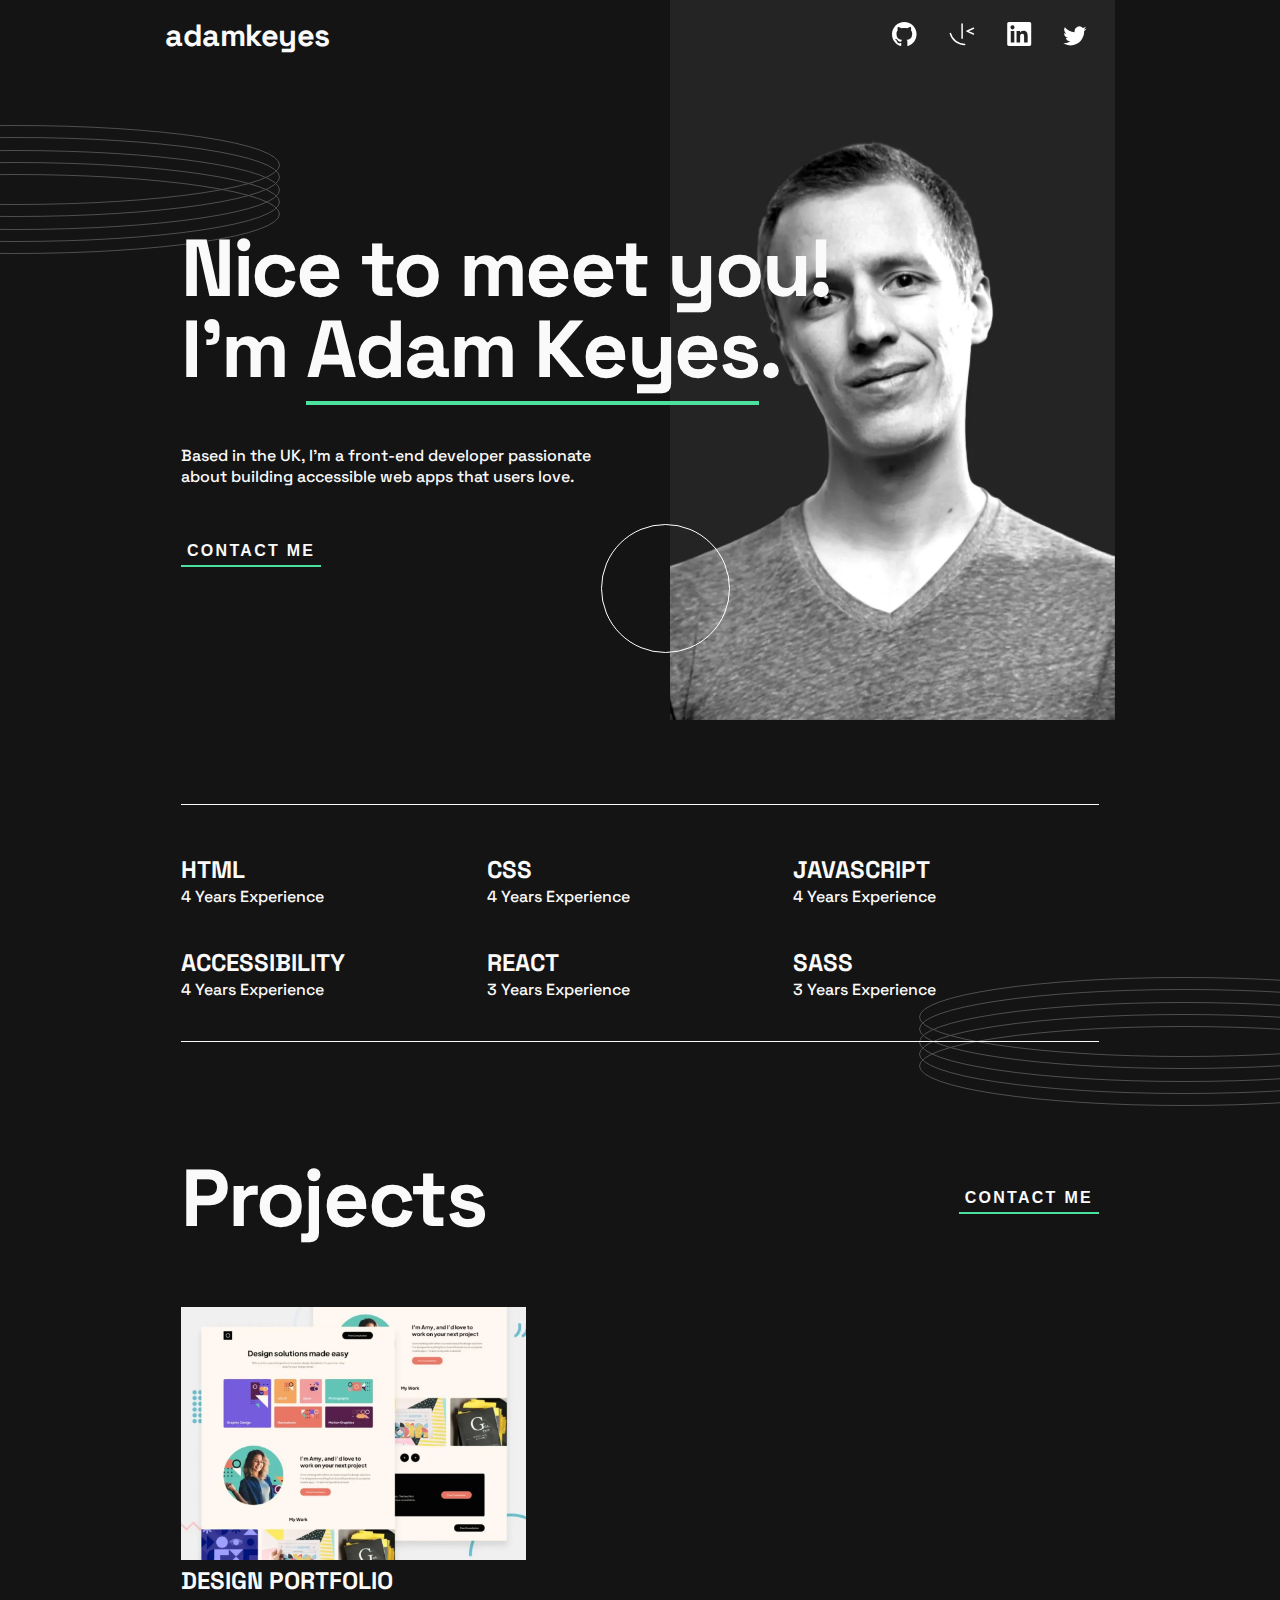
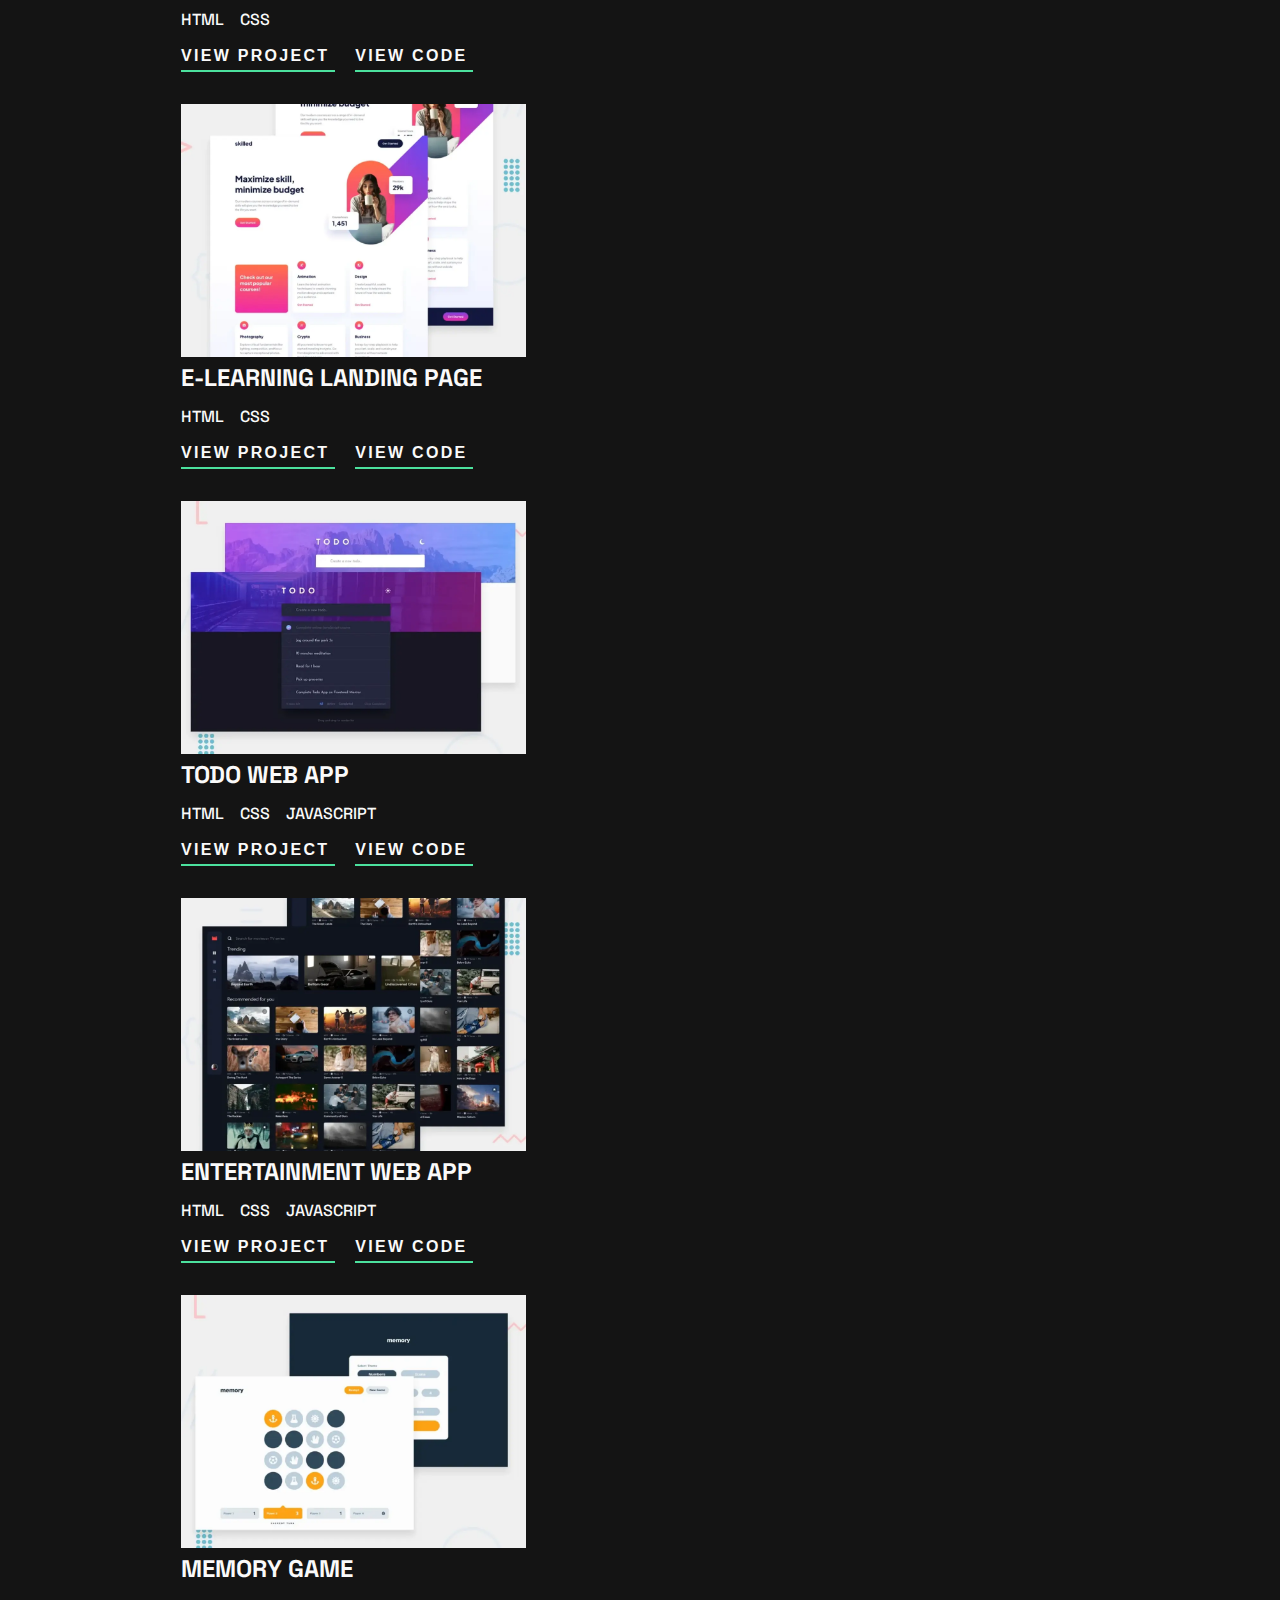
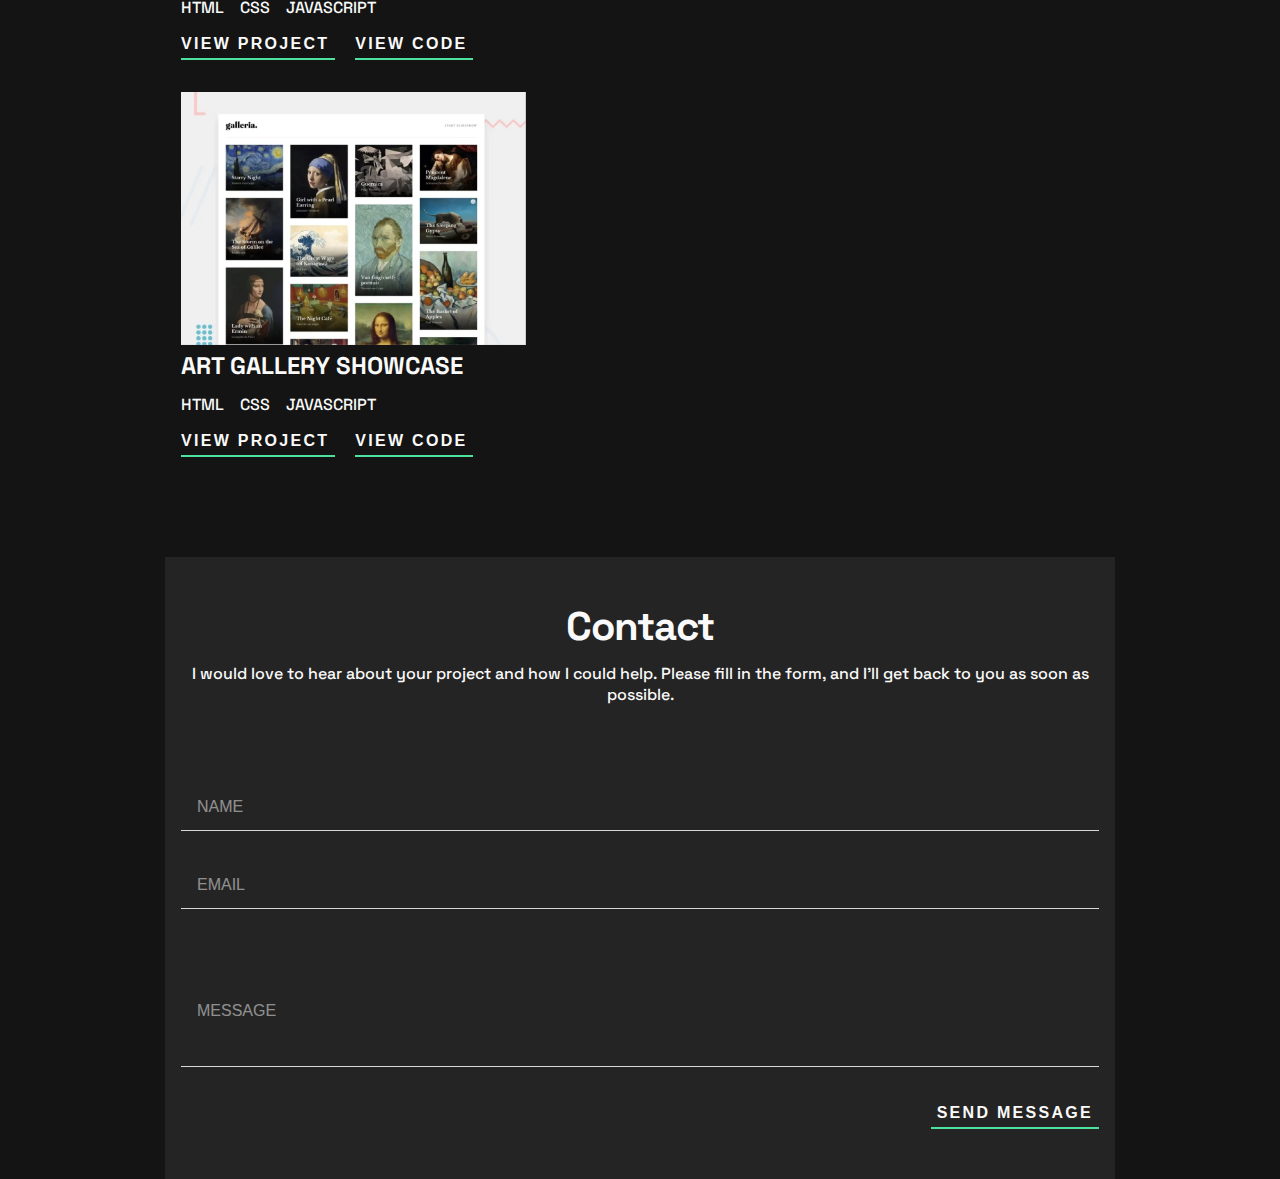
==== starter-code/index.html @ a035b528 "Initial Commit" ====
<!DOCTYPE html>
<html lang="en">
<head>
  <meta charset="UTF-8">
  <meta name="viewport" content="width=device-width, initial-scale=1.0">

  <link rel="icon" type="image/png" sizes="32x32" href="./assets/images/favicon-32x32.png">
  <link rel="stylesheet" href="src/scss/styles.css">
  
  <title>Frontend Mentor | Single-page developer portfolio</title>
</head>
<body>
<div class="profil-image"></div>
<img class="circle" src="assets/images/pattern-circle.svg" alt="A white circle outline">
<img class="rings" src="assets/images/pattern-rings.svg" alt="A light gray eclipse pattern">
<header>
  <nav>
    <div class="logo">adamkeyes</div>
    <div class="social-icons">
      <img src="assets/images/icon-github.svg" alt="">
      <img src="assets/images/icon-frontend-mentor.svg" alt="">
      <img src="assets/images/icon-linkedin.svg" alt="">
      <img src="assets/images/icon-twitter.svg" alt="">
    </div>
  </nav>
  <div class="hero container">
    <h1>Nice to meet you! I'm <span>Adam Keyes</span>.</h1>
    <p>Based in the UK, I'm a front-end developer passionate about
      building accessible web apps that users love.</p>
    <button>Contact me</button>
  </div>
</header>
<main class="container">
  <section class="languages">
    <div class="language">
      <h3>HTML</h3>
      <p>4 Years Experience</p>
    </div>
    <div class="language">
      <h3>CSS</h3>
      <p>4 Years Experience</p>
    </div>
    <div class="language">
      <h3>Javascript</h3>
      <p>4 Years Experience</p>
    </div>
    <div class="language">
      <h3>Accessibility</h3>
      <p>4 Years Experience</p>
    </div>
    <div class="language">
      <h3>React</h3>
      <p>3 Years Experience</p>
    </div>
    <div class="language">
      <h3>Sass</h3>
      <p>3 Years Experience</p>
    </div>
  </section>
  <secttion class="projects">
    <img src="assets/images/pattern-rings.svg" alt="A light gray eclipse pattern" class="project-rings">
    <div class="section-header">
      <h2>Projects</h2>
      <button>Contact me</button>
    </div>
    <div class="section-content">
      <div class="project">
        <picture>
          <source media="(min-width: 768px" srcset="assets/images/thumbnail-project-1-large.webp">
          <img src="assets/images/thumbnail-project-1-small.webp" alt="design portfolio image">
        </picture>
        <div class="project-title">Design Portfolio</div>
        <div class="used-languages"><span>HTML</span><span>CSS</span></div>
        <div class="button-group">
          <button>View Project</button>
          <button>View code</button>
        </div>
      </div>
      <div class="project">
        <picture>
          <source media="(min-width: 768px" srcset="assets/images/thumbnail-project-2-large.webp">
          <img src="assets/images/thumbnail-project-2-small.webp" alt="design portfolio image">
        </picture>
        <div class="project-title">E-learning landing page</div>
        <div class="used-languages"><span>HTML</span><span>CSS</span></div>
        <div class="button-group">
          <button>View Project</button>
          <button>View code</button>
        </div>
      </div>
      <div class="project">
        <picture>
          <source media="(min-width: 768px" srcset="assets/images/thumbnail-project-3-large.webp">
          <img src="assets/images/thumbnail-project-3-small.webp" alt="design portfolio image">
        </picture>
        <div class="project-title">Todo web app</div>
        <div class="used-languages"><span>HTML</span><span>CSS</span><span>JavaScript</span></div>
        <div class="button-group">
          <button>View Project</button>
          <button>View code</button>
        </div>
      </div>
      <div class="project">
        <picture>
          <source media="(min-width: 768px" srcset="assets/images/thumbnail-project-4-large.webp">
          <img src="assets/images/thumbnail-project-4-small.webp" alt="design portfolio image">
        </picture>
        <div class="project-title">Entertainment web app</div>
        <div class="used-languages"><span>HTML</span><span>CSS</span><span>JavaScript</span></div>
        <div class="button-group">
          <button>View Project</button>
          <button>View code</button>
        </div>
      </div>
      <div class="project">
        <picture>
          <source media="(min-width: 768px" srcset="assets/images/thumbnail-project-5-large.webp">
          <img src="assets/images/thumbnail-project-5-small.webp" alt="design portfolio image">
        </picture>
        <div class="project-title">Memory Game</div>
        <div class="used-languages"><span>HTML</span><span>CSS</span><span>JavaScript</span></div>
        <div class="button-group">
          <button>View Project</button>
          <button>View code</button>
        </div>
      </div>
      <div class="project">
        <picture>
          <source media="(min-width: 768px" srcset="assets/images/thumbnail-project-6-large.webp">
          <img src="assets/images/thumbnail-project-6-small.webp" alt="design portfolio image">
        </picture>
        <div class="project-title">Art gallery showcase</div>
        <div class="used-languages"><span>HTML</span><span>CSS</span><span>JavaScript</span></div>
        <div class="button-group">
          <button>View Project</button>
          <button>View code</button>
        </div>
      </div>
    </div>
  </secttion>
</main>
<footer>
  <div class="container">
    <div class="footer-title">Contact</div>
    <div class="footer-content">
      <div class="footer-text">
        <p>I would love to hear about your project and how I could help. Please fill in the form, and I’ll get back to you as soon as possible.</p>
      </div>
      <form class="contact-form">
        <input type="text" id="name" placeholder="name">
        <input type="text" id="email" placeholder="email">
        <div class="errorSign">
          <svg xmlns="http://www.w3.org/2000/svg" width="24" height="24" viewBox="0 0 24 24" fill="none">
            <circle cx="12" cy="12" r="11.5" stroke="#FF6F5B"/>
            <rect x="11" y="6" width="2" height="9" rx="1" fill="#FF6F5B"/>
            <rect x="11" y="17" width="2" height="2" rx="1" fill="#FF6F5B"/>
          </svg>
        </div>
        <div class="errorMessage"></div>
        <input type="textarea" id="message" placeholder="Message">
        <button id="formSubmit">Send Message</button>
      </form>
    </div>
  </div>
</footer>

<script src="src/js/main.js"></script>

</body>
</html>
---- starter-code/src/scss/styles.css ----
/*   TABLE OF CONTENT

    1. Typography
    2. Layout
    3. Components

*/
/* ----- TYPOGRAPHY ----- */
/* ----- LAYOUT ----- */
/* ----- COMPONENTS ----- */
@font-face {
  font-family: spaceGrotesk;
  src: url("../../assets/fonts/static/SpaceGrotesk-Medium.ttf");
  font-weight: 400;
  font-style: normal;
}
@font-face {
  font-family: spaceGrotesk;
  src: url("../../assets/fonts/static/SpaceGrotesk-Bold.ttf");
  font-weight: 700;
  font-style: normal;
}
/*   TABLE OF CONTENT

    1. Typography
    2. Layout
    3. Components

*/
/* ----- TYPOGRAPHY ----- */
/* ----- LAYOUT ----- */
/* ----- COMPONENTS ----- */
/*   TABLE OF CONTENT

    1. Typography
    2. Layout
    3. Components

*/
/* ----- TYPOGRAPHY ----- */
/* ----- LAYOUT ----- */
/* ----- COMPONENTS ----- */
header {
  height: 620px;
  padding-bottom: 80px;
  display: flex;
  flex-direction: column;
  align-items: center;
  justify-content: space-between;
}

nav {
  display: flex;
  flex-direction: column;
  align-items: center;
  justify-content: center;
  row-gap: 1rem;
  margin-top: 20px;
}
nav .logo {
  font-size: clamp(1.5rem, 1.3239rem + 0.7512vw, 2rem);
  font-style: normal;
  font-weight: 700;
  line-height: 32px; /* 100% */
  letter-spacing: -0.444px;
}
nav .social-icons img {
  padding-right: clamp(0.9375rem, 0.6074rem + 1.4085vw, 1.875rem);
}

.hero {
  text-align: center;
}
.hero h1 {
  font-size: clamp(2.5rem, 1.4437rem + 4.507vw, 5.5rem);
  font-style: normal;
  font-weight: 700;
  line-height: clamp(2.5rem, 1.4437rem + 4.507vw, 5.5rem);
  letter-spacing: clamp(-0.1562rem, -0.0413rem - 0.1277vw, -0.0712rem);
}
.hero span {
  border-bottom: 4px solid hsl(153, 71%, 59%);
}

.languages {
  display: grid;
  text-align: center;
  border-top: 1px solid hsl(0, 0%, 98%);
  padding: 25px 0;
  border-bottom: 1px solid hsl(0, 0%, 98%);
}

.language h3 {
  font-size: 24px;
  font-style: normal;
  font-weight: 700;
  line-height: 32px; /* 133.333% */
  text-transform: uppercase;
  margin-bottom: 12px;
  margin-bottom: 0;
}
.language p {
  margin-top: 0;
}

.section-header {
  display: flex;
  flex-direction: row;
  align-items: center;
  justify-content: space-between;
  padding: 50px 0 0 0;
}
.section-header h2 {
  font-size: clamp(2.5rem, 1.4437rem + 4.507vw, 5.5rem);
  font-style: normal;
  font-weight: 700;
  line-height: clamp(2.5rem, 1.4437rem + 4.507vw, 5.5rem);
  letter-spacing: clamp(-0.1562rem, -0.0413rem - 0.1277vw, -0.0712rem);
}

.projects {
  position: relative;
}
.projects .project-rings {
  position: absolute;
  top: -65px;
  right: -350px;
}

picture img {
  width: 345px;
  height: 253px;
}

.project .project-title {
  font-size: 24px;
  font-style: normal;
  font-weight: 700;
  line-height: 32px; /* 133.333% */
  text-transform: uppercase;
  margin-bottom: 12px;
}
.project .used-languages {
  margin-bottom: 12px;
}
.project .used-languages span {
  text-transform: uppercase;
  margin-right: 1rem;
}
.project .button-group {
  margin-bottom: 2rem;
}
.project .button-group button {
  font-size: 16px;
  padding-left: 0;
  margin-right: 1rem;
}

footer {
  padding: 50px 0;
  background: hsl(0, 0%, 14%);
  text-align: center;
}
footer .footer-title {
  font-size: 40px;
  font-style: normal;
  font-weight: 700;
  line-height: 40px; /* 100% */
  letter-spacing: -1.136px;
}
footer form {
  display: flex;
  flex-direction: column;
  align-items: stretch;
  justify-content: center;
  margin-top: 3rem;
}
footer ::placeholder {
  color: hsl(0, 0%, 98%);
  text-transform: uppercase;
  opacity: 0.5;
  font-weight: 400;
  vertical-align: top;
}
footer input {
  background: none;
  border: none;
  border-bottom: 1px solid hsl(0, 0%, 85%);
  margin-top: 2rem;
  padding-left: 1rem;
  height: 43px;
  color: hsl(0, 0%, 98%);
  font-size: 16px;
  text-transform: uppercase;
}
footer input:last-of-type {
  height: 107px;
}
footer input:focus {
  outline: none;
  border-bottom: 1px solid hsl(153, 71%, 59%);
}
footer button {
  align-self: flex-end;
  margin-top: 2rem;
}
footer .errorMessage {
  color: #FF6F5B;
  font-size: 12px;
  font-style: normal;
  font-weight: 500;
  line-height: 16px; /* 133.333% */
  letter-spacing: -0.167px;
  text-align: right;
  padding: 0.5rem 0;
}
footer .errorSign {
  width: 24px;
  height: 24px;
  display: none;
  text-align: right;
  margin-top: -2rem;
}
footer .errorSign.visible {
  display: block;
  align-self: flex-end;
}

.invalidInput {
  border-bottom: 1px solid hsl(7, 100%, 68%);
}

/* TABLE OF CONTENT

    1. General (body and Images)
    2. Components

*/
/* ----- GENERAL ----- */
html {
  width: 100svw;
}

body {
  box-sizing: border-box;
  margin: 0;
  font-family: spaceGrotesk, sans-serif;
  background-color: hsl(0, 0%, 8%);
  color: hsl(0, 0%, 98%);
  position: relative;
  width: 100%;
}

.container {
  padding-inline: 1rem;
}

main {
  margin: 0 0 100px 0;
  padding: 0;
}

.circle,
.rings,
.profil-image {
  z-index: -2;
}

.profil-image {
  position: absolute;
  width: 174px;
  height: 383px;
  top: 0;
  right: 28%;
  overflow: visible;
  background-image: url("../../assets/images/image-profile-mobile.webp");
  background-size: cover;
  z-index: -1;
}

.circle {
  position: absolute;
  right: -65px;
  top: 250px;
}

.rings {
  position: absolute;
  left: -350px;
  top: 125px;
}

/* ----- COMPONENTS ----- */
button {
  border: none;
  border-bottom: 2px solid hsl(153, 71%, 59%);
  background: transparent;
  color: hsl(0, 0%, 98%);
  text-transform: uppercase;
  font-size: 16px;
  font-style: normal;
  font-weight: 700;
  line-height: 26px; /* 162.5% */
  letter-spacing: 2.286px;
}

button:hover {
  color: hsl(153, 71%, 59%);
}

@media screen and (min-width: 768px) {
  body {
    padding-inline: 2rem;
  }
  header {
    align-items: stretch;
  }
  nav {
    flex-direction: row;
    justify-content: space-between;
  }
  .profil-image {
    top: 0;
    right: 0;
    width: 322px;
    height: 600px;
    overflow: visible;
    background-image: url("../../assets/images/image-profile-tablet.webp");
    background-size: cover;
    z-index: -3;
  }
  .circle {
    top: 470px;
  }
  .hero {
    max-width: 500px;
    height: 445px;
    text-align: left;
  }
  .languages {
    grid-template-columns: repeat(2, 1fr);
    justify-items: flex-start;
    text-align: left;
  }
}
@media screen and (min-width: 1200px) {
  body {
    padding-inline: 165px;
  }
  header {
    margin-bottom: 104px;
  }
  .profil-image {
    background-image: url("../../assets/images/image-profile-desktop.webp");
    width: 445px;
    height: 720px;
    right: 165px;
  }
  .circle {
    right: 550px;
    top: 524px;
  }
  .rings {
    left: -250px;
  }
  .hero {
    max-width: 706px;
  }
  .hero p {
    max-width: 445px;
    margin-bottom: 50px;
  }
  .languages {
    grid-template-columns: repeat(3, 1fr);
    justify-items: flex-start;
    text-align: left;
  }
}

/*# sourceMappingURL=styles.css.map */
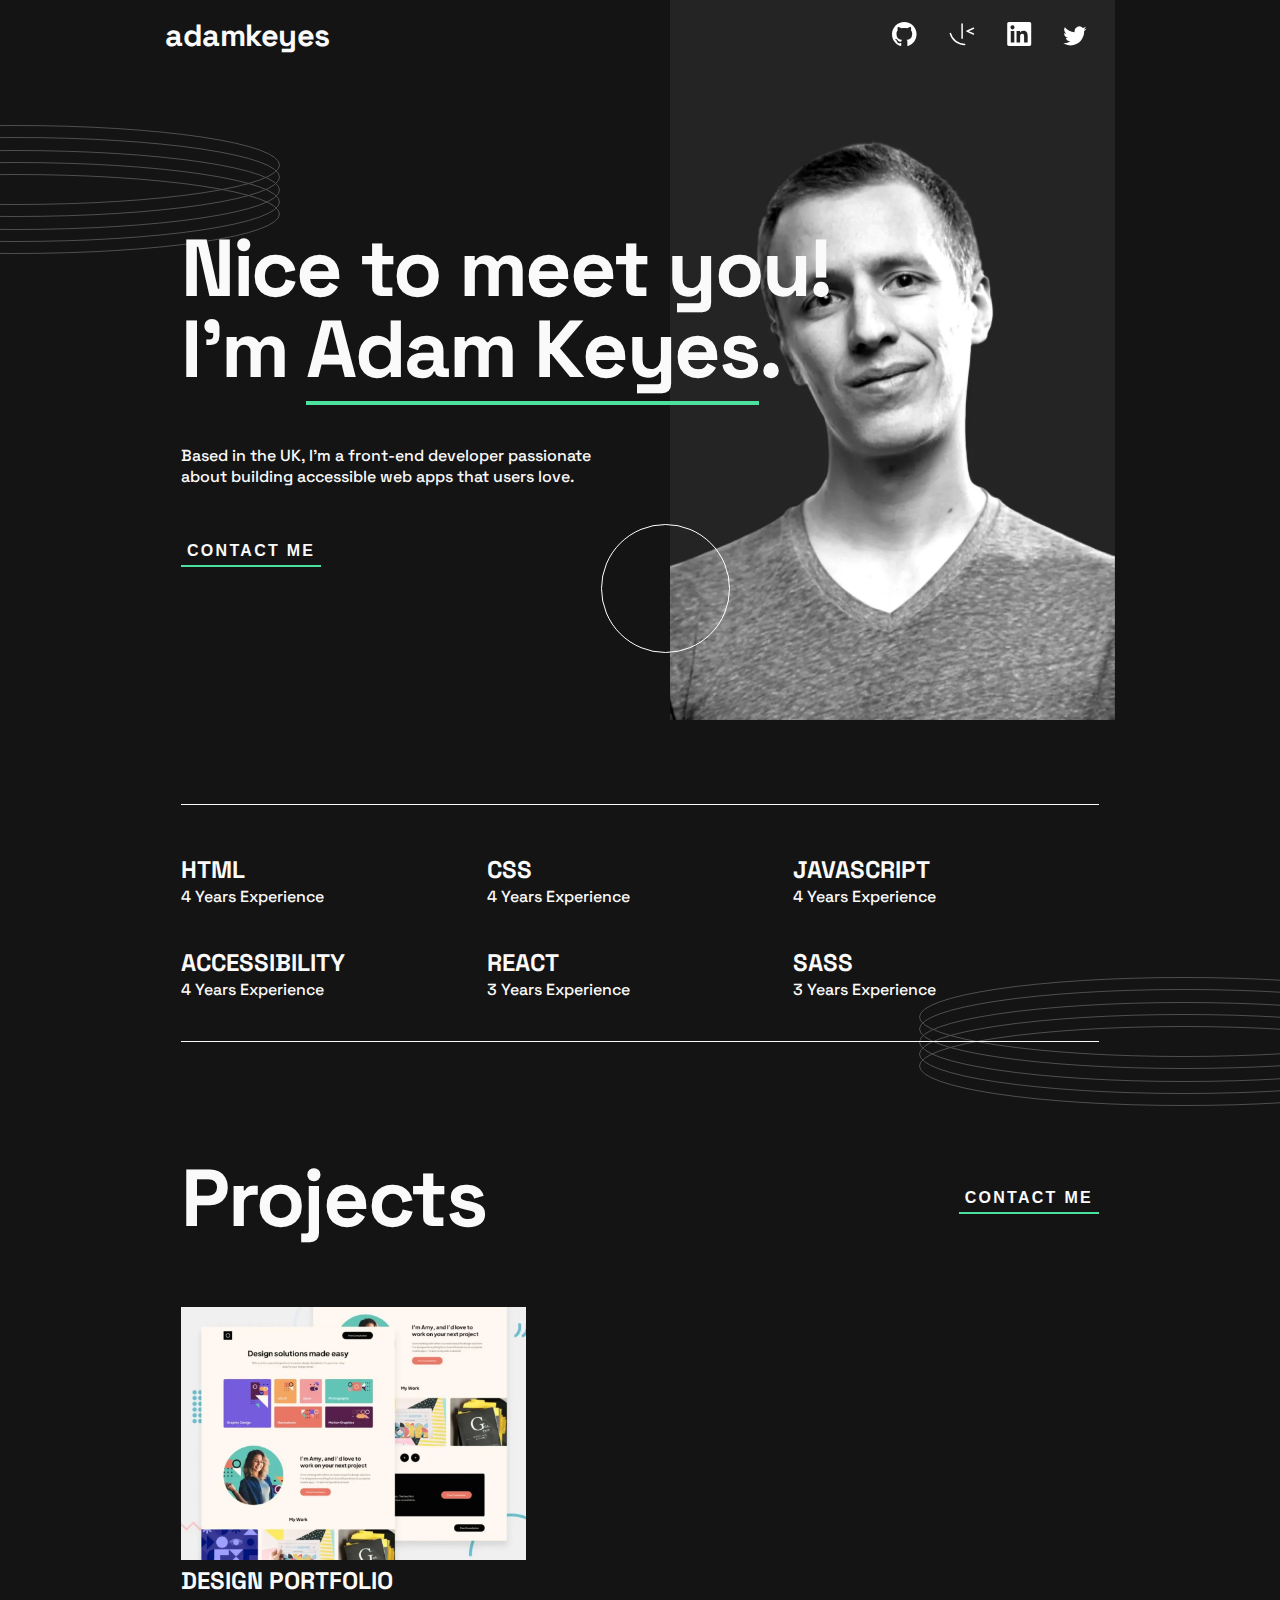
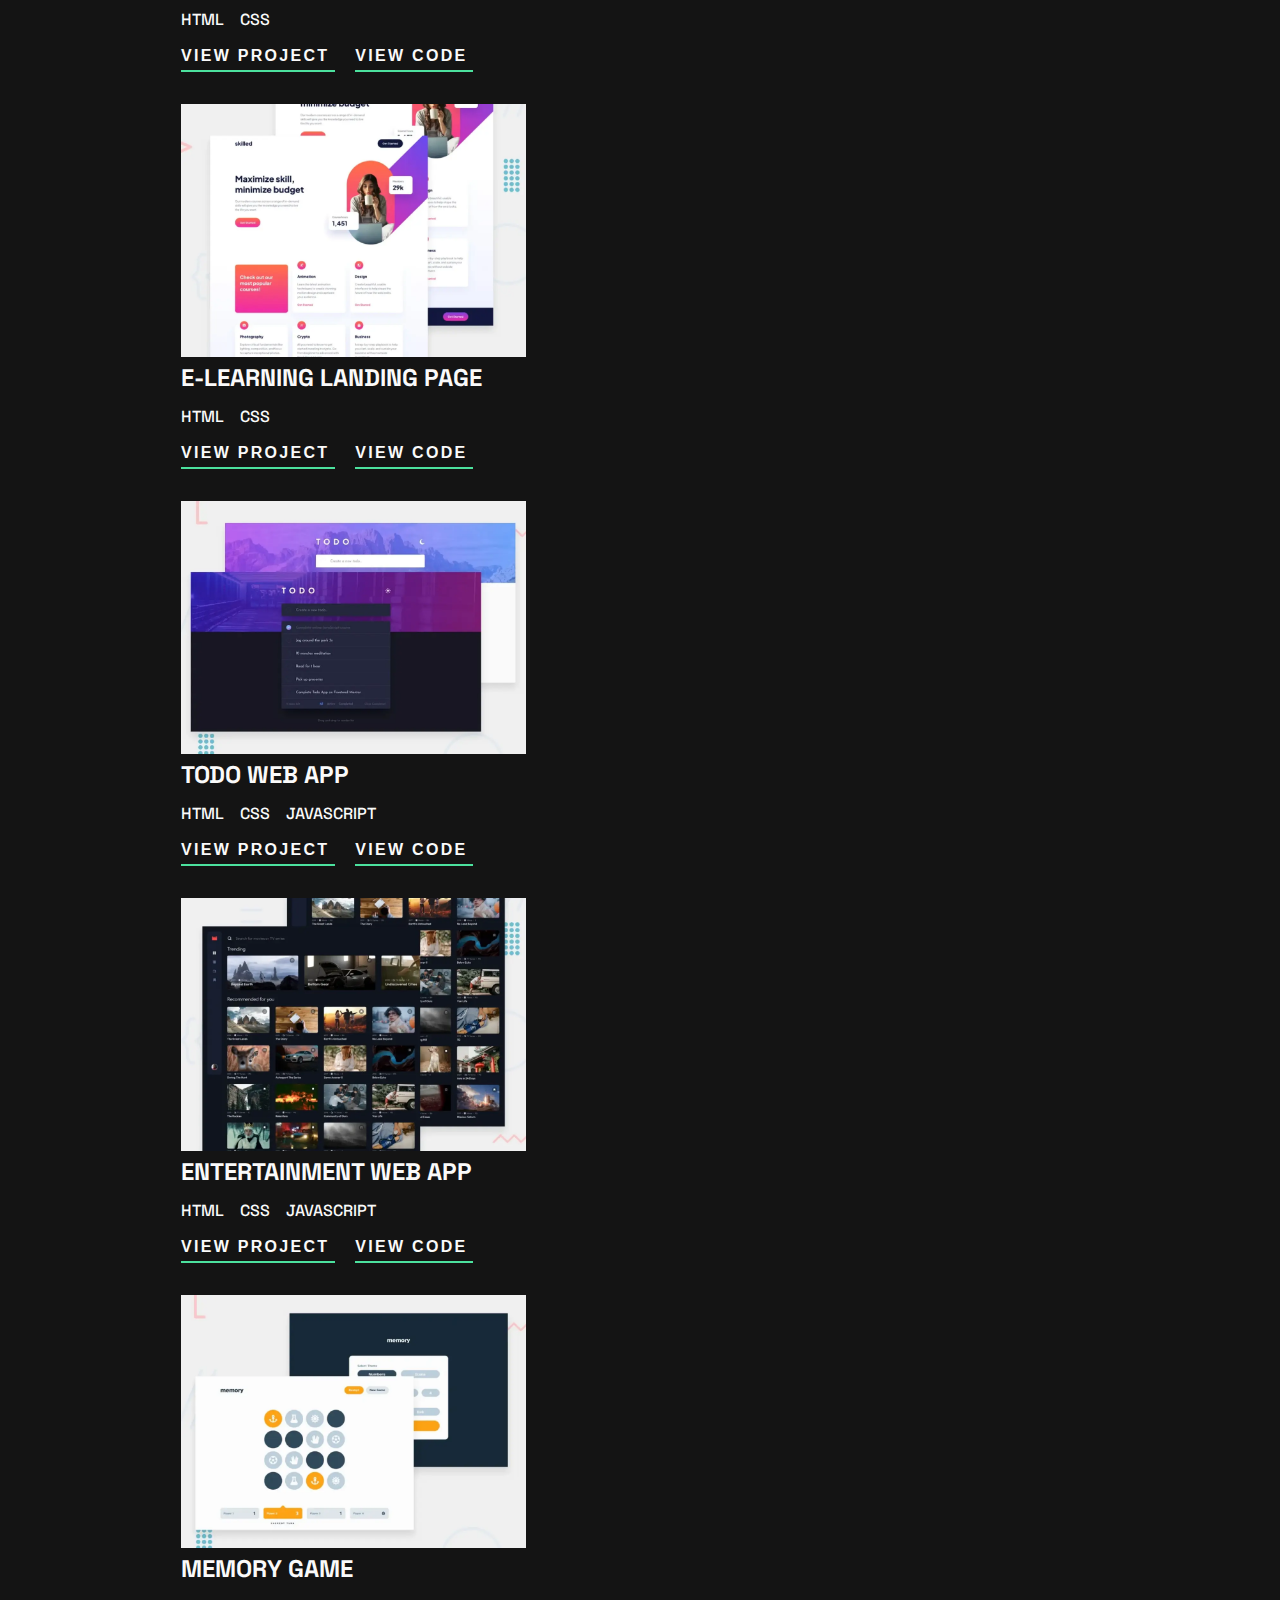
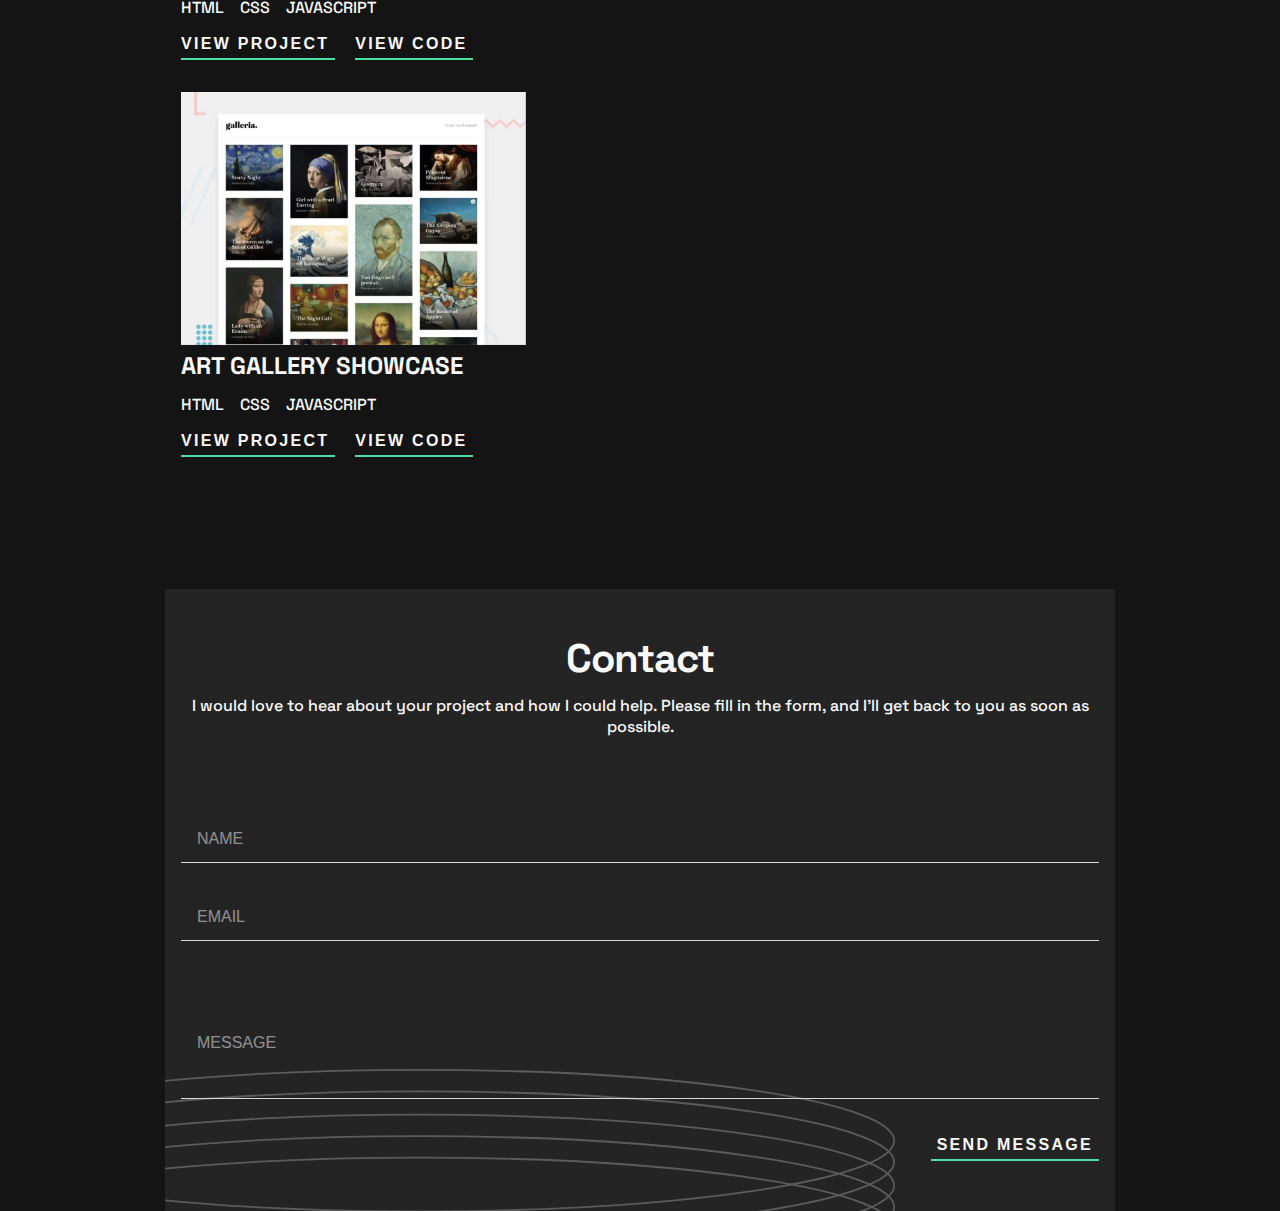
==== commit 73d8840c: "Mobile Design finished" ====
--- a/starter-code/index.html
+++ b/starter-code/index.html
@@ -157,7 +157,7 @@
           </svg>
         </div>
         <div class="errorMessage"></div>
-        <input type="textarea" id="message" placeholder="Message">
+        <input type="text" id="message" placeholder="Message">
         <button id="formSubmit">Send Message</button>
       </form>
     </div>
--- a/starter-code/src/scss/styles.css
+++ b/starter-code/src/scss/styles.css
@@ -119,6 +119,7 @@
 }
 
 .projects {
+  display: grid;
   position: relative;
 }
 .projects .project-rings {
@@ -158,7 +159,10 @@
 
 footer {
   padding: 50px 0;
-  background: hsl(0, 0%, 14%);
+  background-image: url("../../assets/images/pattern-rings.svg"), linear-gradient(hsl(0, 0%, 14%), hsl(0, 0%, 14%));
+  background-repeat: no-repeat;
+  background-size: contain, cover;
+  background-position: top 480px left -220px, center;
   text-align: center;
 }
 footer .footer-title {
@@ -174,13 +178,12 @@
   align-items: stretch;
   justify-content: center;
   margin-top: 3rem;
+  z-index: 2;
 }
 footer ::placeholder {
   color: hsl(0, 0%, 98%);
   text-transform: uppercase;
   opacity: 0.5;
-  font-weight: 400;
-  vertical-align: top;
 }
 footer input {
   background: none;
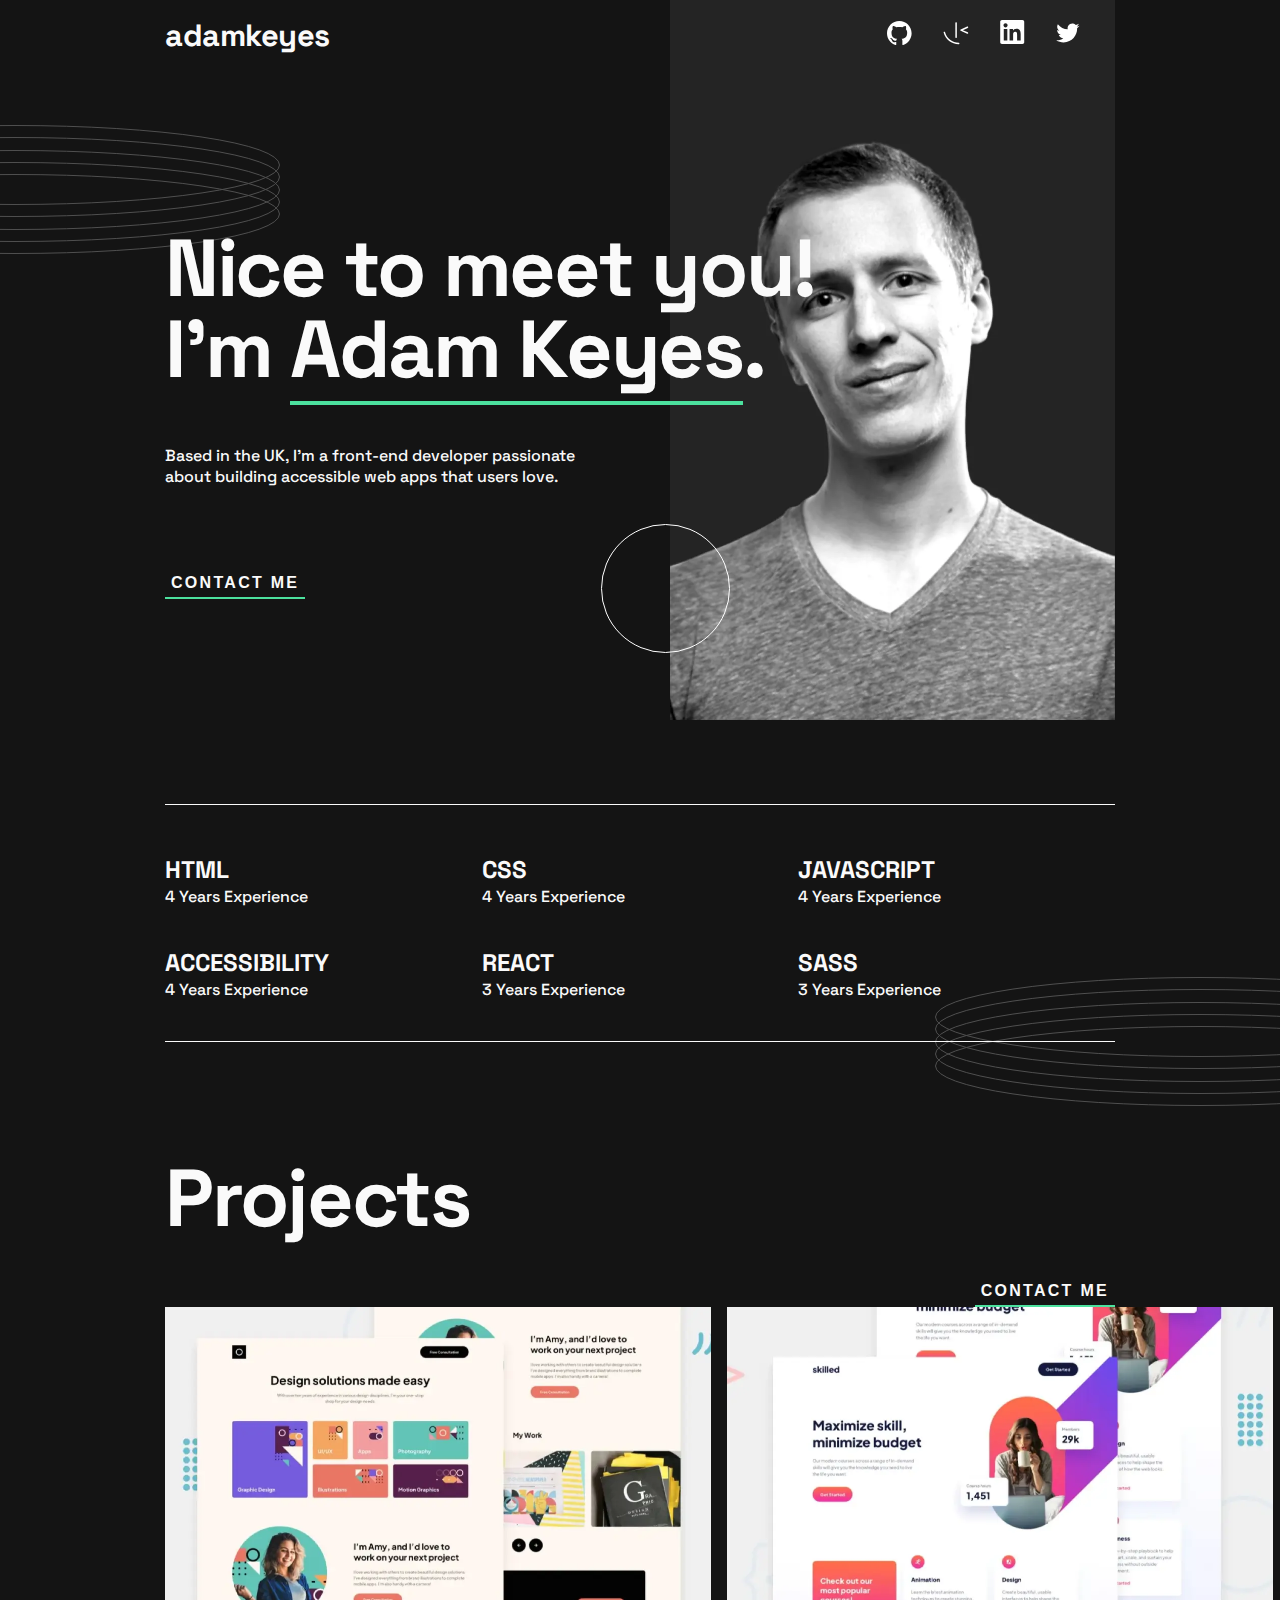
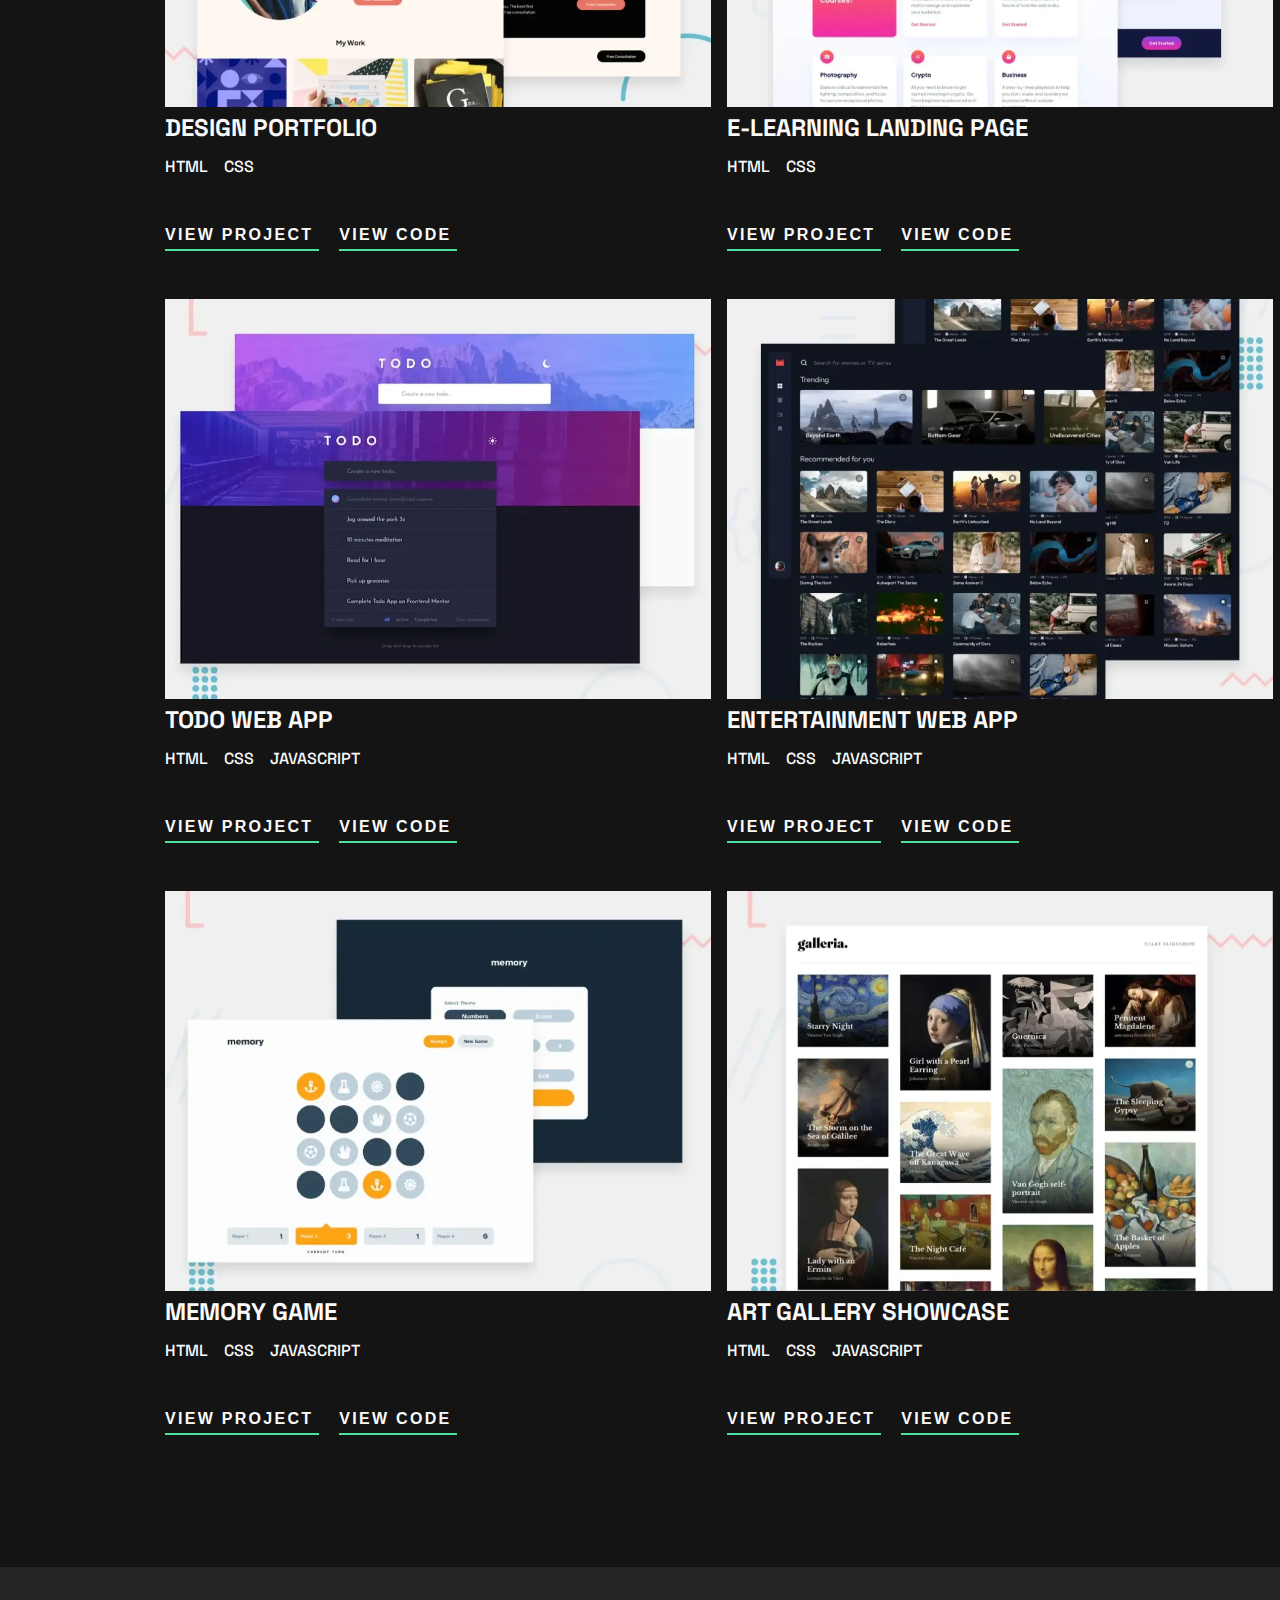
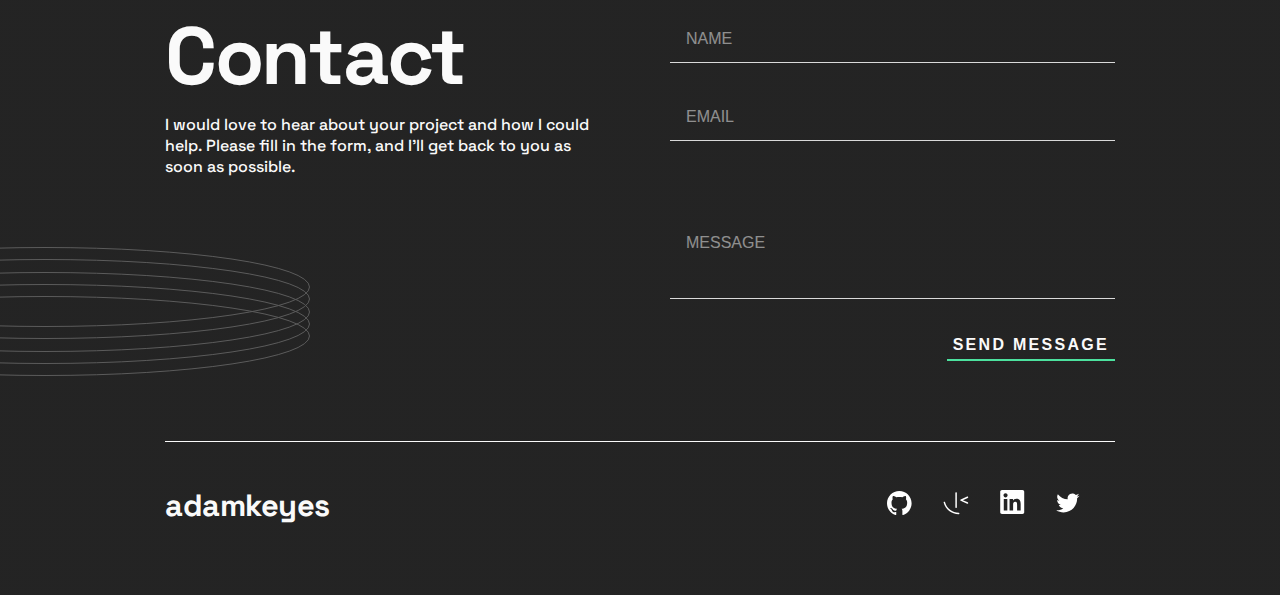
==== commit 1d0666b9: "Desktop, tablet design implemented" ====
--- a/starter-code/index.html
+++ b/starter-code/index.html
@@ -14,14 +14,21 @@
 <img class="circle" src="assets/images/pattern-circle.svg" alt="A white circle outline">
 <img class="rings" src="assets/images/pattern-rings.svg" alt="A light gray eclipse pattern">
 <header>
-  <nav>
+  <nav class="container">
     <div class="logo">adamkeyes</div>
     <div class="social-icons">
-      <img src="assets/images/icon-github.svg" alt="">
-      <img src="assets/images/icon-frontend-mentor.svg" alt="">
-      <img src="assets/images/icon-linkedin.svg" alt="">
-      <img src="assets/images/icon-twitter.svg" alt="">
+      <svg fill="none">
+        <path d="M69.084 2.23057C68.8875 2.23433 68.7002 2.31506 68.5626 2.4554C68.4249 2.59575 68.3478 2.7845 68.3479 2.98108V17.247C68.3479 17.4461 68.4269 17.637 68.5677 17.7778C68.7084 17.9185 68.8993 17.9975 69.0983 17.9975C69.2974 17.9975 69.4883 17.9185 69.6291 17.7778C69.7698 17.637 69.8488 17.4461 69.8488 17.247V2.98108C69.849 2.8814 69.829 2.7827 69.7905 2.69077C69.752 2.59883 69.6955 2.51549 69.6244 2.44562C69.5533 2.37575 69.4689 2.32075 69.3764 2.28383C69.2837 2.24691 69.1847 2.2288 69.085 2.23057H69.084ZM80.4402 6.504C80.3421 6.50683 80.2457 6.52877 80.1561 6.5686L73.7152 9.44351C73.5835 9.50305 73.4717 9.59932 73.3932 9.72081C73.3149 9.84229 73.2732 9.98382 73.2732 10.1284C73.2732 10.273 73.3149 10.4145 73.3932 10.536C73.4717 10.6575 73.5835 10.7538 73.7152 10.8133L80.1561 13.6974C80.2529 13.741 80.3576 13.7637 80.4637 13.7641C80.6353 13.7636 80.8016 13.7042 80.9347 13.596C81.0679 13.4878 81.16 13.3372 81.1955 13.1693C81.2312 13.0015 81.2082 12.8265 81.1304 12.6735C81.0527 12.5206 80.9248 12.3989 80.7682 12.3287L75.8612 10.1294L80.7682 7.93838C80.9494 7.85681 81.0909 7.70689 81.1621 7.52136C81.2332 7.33581 81.228 7.12969 81.1477 6.94795C81.0868 6.81235 80.9871 6.69783 80.8611 6.61883C80.7352 6.53982 80.5887 6.49986 80.4402 6.504ZM57.0362 11.7354C57.1408 11.6859 57.2554 11.6612 57.3711 11.6633V11.6643C57.5346 11.6675 57.6926 11.724 57.821 11.8252C57.9495 11.9265 58.0413 12.0669 58.0826 12.2251C58.8681 15.2343 60.6297 17.8977 63.0912 19.7984C65.5528 21.699 68.5752 22.7294 71.6851 22.7282C71.8842 22.7282 72.0752 22.8073 72.2159 22.9481C72.3567 23.0888 72.4357 23.2798 72.4357 23.4787C72.4357 23.6778 72.3567 23.8687 72.2159 24.0095C72.0752 24.1502 71.8842 24.2292 71.6851 24.2292C64.6025 24.2292 58.4107 19.4473 56.6308 12.6014C56.6019 12.4894 56.5992 12.3722 56.623 12.259C56.6469 12.1458 56.6966 12.0396 56.7683 11.9488C56.8399 11.8579 56.9316 11.7849 57.0362 11.7354Z"
+              fill="white"/>
+        <path d="M192.492 5.70559C191.636 6.08495 190.716 6.34128 189.75 6.45713C190.747 5.8602 191.494 4.92069 191.849 3.81393C190.912 4.37065 189.886 4.76253 188.817 4.97251C188.097 4.20443 187.144 3.69532 186.106 3.52425C185.068 3.35318 184.002 3.5297 183.074 4.02642C182.146 4.52314 181.409 5.31225 180.975 6.27125C180.542 7.23025 180.437 8.30548 180.678 9.33C178.779 9.23465 176.921 8.74102 175.225 7.88116C173.529 7.02131 172.032 5.81444 170.833 4.33888C170.423 5.04633 170.187 5.86656 170.187 6.74011C170.187 7.52652 170.38 8.30086 170.751 8.99446C171.121 9.68806 171.657 10.2795 172.311 10.7162C171.553 10.6921 170.811 10.4871 170.148 10.1185V10.18C170.148 11.2829 170.529 12.3519 171.228 13.2056C171.926 14.0593 172.898 14.645 173.98 14.8635C173.276 15.0539 172.538 15.0819 171.822 14.9455C172.127 15.8946 172.721 16.7244 173.522 17.3191C174.322 17.9136 175.288 18.2431 176.284 18.2613C174.592 19.5896 172.503 20.3099 170.352 20.3067C169.971 20.3069 169.59 20.2846 169.212 20.2402C171.395 21.644 173.937 22.389 176.533 22.386C185.319 22.386 190.123 15.1085 190.123 8.79685C190.123 8.59179 190.118 8.38469 190.108 8.17962C191.043 7.50393 191.849 6.66721 192.49 5.70867L192.492 5.70559Z"
+              fill="white"/>
+        <path d="M12.3035 1C5.50583 1 0 6.50583 0 13.3035C0 18.7478 3.52188 23.3463 8.41254 24.9765C9.02771 25.0842 9.2584 24.715 9.2584 24.3921C9.2584 24.0999 9.24302 23.131 9.24302 22.1005C6.15176 22.6696 5.35203 21.347 5.10596 20.6549C4.96755 20.3012 4.36775 19.2092 3.84485 18.917C3.41423 18.6863 2.79905 18.1173 3.82947 18.1019C4.79838 18.0865 5.49045 18.9939 5.72114 19.363C6.82846 21.2239 8.59709 20.701 9.30454 20.3781C9.4122 19.5783 9.73516 19.04 10.0889 18.7325C7.35136 18.4249 4.49079 17.3637 4.49079 12.6576C4.49079 11.3196 4.96755 10.2123 5.7519 9.35102C5.62886 9.04343 5.19824 7.78232 5.87493 6.09058C5.87493 6.09058 6.90535 5.76762 9.2584 7.3517C10.2427 7.07487 11.2885 6.93645 12.3343 6.93645C13.3801 6.93645 14.4259 7.07487 15.4102 7.3517C17.7632 5.75224 18.7936 6.09058 18.7936 6.09058C19.4703 7.78232 19.0397 9.04343 18.9167 9.35102C19.701 10.2123 20.1778 11.3042 20.1778 12.6576C20.1778 17.3791 17.3018 18.4249 14.5643 18.7325C15.0103 19.1169 15.3948 19.8552 15.3948 21.0086C15.3948 22.6542 15.3794 23.9768 15.3794 24.3921C15.3794 24.715 15.6101 25.0995 16.2253 24.9765C18.6676 24.1519 20.79 22.5821 22.2936 20.4882C23.7972 18.3941 24.6063 15.8814 24.6071 13.3035C24.6071 6.50583 19.1012 1 12.3035 1Z"
+              fill="white"/>
+        <path d="M118.551 3.3042C117.412 3.3042 116.484 4.23017 116.484 5.36833C116.484 6.50724 117.412 7.4338 118.551 7.4338C119.689 7.4338 120.614 6.50724 120.614 5.36833C120.614 4.23017 119.689 3.3042 118.551 3.3042ZM116.766 8.99818V20.4515H120.329L120.33 8.99818H116.766ZM122.565 8.99713V20.4503L126.119 20.4517L126.12 14.7845C126.12 13.3298 126.374 11.8429 128.253 11.8429C130.104 11.8429 130.104 13.5976 130.104 14.879V20.4503L133.663 20.449V14.1689C133.663 11.3348 133.145 8.71224 129.393 8.71224C127.63 8.71224 126.477 9.70851 126.025 10.5618H125.975L125.975 8.99713H122.565ZM135.435 24H114.982C114.006 24 113.212 23.223 113.212 22.268V1.73068C113.212 0.776376 114.006 0 114.982 0H135.435C136.415 0 137.212 0.776376 137.212 1.73068V22.268C137.212 23.223 136.415 24 135.435 24Z"
+              fill="white"/>
+      </svg>
     </div>
+
   </nav>
   <div class="hero container">
     <h1>Nice to meet you! I'm <span>Adam Keyes</span>.</h1>
@@ -66,7 +73,7 @@
     <div class="section-content">
       <div class="project">
         <picture>
-          <source media="(min-width: 768px" srcset="assets/images/thumbnail-project-1-large.webp">
+          <source media="(min-width: 1200px" srcset="assets/images/thumbnail-project-1-large.webp">
           <img src="assets/images/thumbnail-project-1-small.webp" alt="design portfolio image">
         </picture>
         <div class="project-title">Design Portfolio</div>
@@ -78,7 +85,7 @@
       </div>
       <div class="project">
         <picture>
-          <source media="(min-width: 768px" srcset="assets/images/thumbnail-project-2-large.webp">
+          <source media="(min-width: 1200px" srcset="assets/images/thumbnail-project-2-large.webp">
           <img src="assets/images/thumbnail-project-2-small.webp" alt="design portfolio image">
         </picture>
         <div class="project-title">E-learning landing page</div>
@@ -90,7 +97,7 @@
       </div>
       <div class="project">
         <picture>
-          <source media="(min-width: 768px" srcset="assets/images/thumbnail-project-3-large.webp">
+          <source media="(min-width: 1200px" srcset="assets/images/thumbnail-project-3-large.webp">
           <img src="assets/images/thumbnail-project-3-small.webp" alt="design portfolio image">
         </picture>
         <div class="project-title">Todo web app</div>
@@ -102,7 +109,7 @@
       </div>
       <div class="project">
         <picture>
-          <source media="(min-width: 768px" srcset="assets/images/thumbnail-project-4-large.webp">
+          <source media="(min-width: 1200px" srcset="assets/images/thumbnail-project-4-large.webp">
           <img src="assets/images/thumbnail-project-4-small.webp" alt="design portfolio image">
         </picture>
         <div class="project-title">Entertainment web app</div>
@@ -114,7 +121,7 @@
       </div>
       <div class="project">
         <picture>
-          <source media="(min-width: 768px" srcset="assets/images/thumbnail-project-5-large.webp">
+          <source media="(min-width: 1200px" srcset="assets/images/thumbnail-project-5-large.webp">
           <img src="assets/images/thumbnail-project-5-small.webp" alt="design portfolio image">
         </picture>
         <div class="project-title">Memory Game</div>
@@ -126,7 +133,7 @@
       </div>
       <div class="project">
         <picture>
-          <source media="(min-width: 768px" srcset="assets/images/thumbnail-project-6-large.webp">
+          <source media="(min-width: 1200px" srcset="assets/images/thumbnail-project-6-large.webp">
           <img src="assets/images/thumbnail-project-6-small.webp" alt="design portfolio image">
         </picture>
         <div class="project-title">Art gallery showcase</div>
@@ -141,11 +148,14 @@
 </main>
 <footer>
   <div class="container">
-    <div class="footer-title">Contact</div>
-    <div class="footer-content">
+    <div class="footer-intro">
+      <div class="footer-title">Contact</div>
       <div class="footer-text">
         <p>I would love to hear about your project and how I could help. Please fill in the form, and I’ll get back to you as soon as possible.</p>
       </div>
+    </div>
+    <div class="footer-content">
+
       <form class="contact-form">
         <input type="text" id="name" placeholder="name">
         <input type="text" id="email" placeholder="email">
@@ -161,7 +171,24 @@
         <button id="formSubmit">Send Message</button>
       </form>
     </div>
+    <div class="row-border"></div>
+    <div class="logo">
+      <div class="logo">adamkeyes</div>
+    </div>
+    <div class="social-icons">
+      <svg fill="none">
+        <path d="M69.084 2.23057C68.8875 2.23433 68.7002 2.31506 68.5626 2.4554C68.4249 2.59575 68.3478 2.7845 68.3479 2.98108V17.247C68.3479 17.4461 68.4269 17.637 68.5677 17.7778C68.7084 17.9185 68.8993 17.9975 69.0983 17.9975C69.2974 17.9975 69.4883 17.9185 69.6291 17.7778C69.7698 17.637 69.8488 17.4461 69.8488 17.247V2.98108C69.849 2.8814 69.829 2.7827 69.7905 2.69077C69.752 2.59883 69.6955 2.51549 69.6244 2.44562C69.5533 2.37575 69.4689 2.32075 69.3764 2.28383C69.2837 2.24691 69.1847 2.2288 69.085 2.23057H69.084ZM80.4402 6.504C80.3421 6.50683 80.2457 6.52877 80.1561 6.5686L73.7152 9.44351C73.5835 9.50305 73.4717 9.59932 73.3932 9.72081C73.3149 9.84229 73.2732 9.98382 73.2732 10.1284C73.2732 10.273 73.3149 10.4145 73.3932 10.536C73.4717 10.6575 73.5835 10.7538 73.7152 10.8133L80.1561 13.6974C80.2529 13.741 80.3576 13.7637 80.4637 13.7641C80.6353 13.7636 80.8016 13.7042 80.9347 13.596C81.0679 13.4878 81.16 13.3372 81.1955 13.1693C81.2312 13.0015 81.2082 12.8265 81.1304 12.6735C81.0527 12.5206 80.9248 12.3989 80.7682 12.3287L75.8612 10.1294L80.7682 7.93838C80.9494 7.85681 81.0909 7.70689 81.1621 7.52136C81.2332 7.33581 81.228 7.12969 81.1477 6.94795C81.0868 6.81235 80.9871 6.69783 80.8611 6.61883C80.7352 6.53982 80.5887 6.49986 80.4402 6.504ZM57.0362 11.7354C57.1408 11.6859 57.2554 11.6612 57.3711 11.6633V11.6643C57.5346 11.6675 57.6926 11.724 57.821 11.8252C57.9495 11.9265 58.0413 12.0669 58.0826 12.2251C58.8681 15.2343 60.6297 17.8977 63.0912 19.7984C65.5528 21.699 68.5752 22.7294 71.6851 22.7282C71.8842 22.7282 72.0752 22.8073 72.2159 22.9481C72.3567 23.0888 72.4357 23.2798 72.4357 23.4787C72.4357 23.6778 72.3567 23.8687 72.2159 24.0095C72.0752 24.1502 71.8842 24.2292 71.6851 24.2292C64.6025 24.2292 58.4107 19.4473 56.6308 12.6014C56.6019 12.4894 56.5992 12.3722 56.623 12.259C56.6469 12.1458 56.6966 12.0396 56.7683 11.9488C56.8399 11.8579 56.9316 11.7849 57.0362 11.7354Z"
+              fill="white"/>
+        <path d="M192.492 5.70559C191.636 6.08495 190.716 6.34128 189.75 6.45713C190.747 5.8602 191.494 4.92069 191.849 3.81393C190.912 4.37065 189.886 4.76253 188.817 4.97251C188.097 4.20443 187.144 3.69532 186.106 3.52425C185.068 3.35318 184.002 3.5297 183.074 4.02642C182.146 4.52314 181.409 5.31225 180.975 6.27125C180.542 7.23025 180.437 8.30548 180.678 9.33C178.779 9.23465 176.921 8.74102 175.225 7.88116C173.529 7.02131 172.032 5.81444 170.833 4.33888C170.423 5.04633 170.187 5.86656 170.187 6.74011C170.187 7.52652 170.38 8.30086 170.751 8.99446C171.121 9.68806 171.657 10.2795 172.311 10.7162C171.553 10.6921 170.811 10.4871 170.148 10.1185V10.18C170.148 11.2829 170.529 12.3519 171.228 13.2056C171.926 14.0593 172.898 14.645 173.98 14.8635C173.276 15.0539 172.538 15.0819 171.822 14.9455C172.127 15.8946 172.721 16.7244 173.522 17.3191C174.322 17.9136 175.288 18.2431 176.284 18.2613C174.592 19.5896 172.503 20.3099 170.352 20.3067C169.971 20.3069 169.59 20.2846 169.212 20.2402C171.395 21.644 173.937 22.389 176.533 22.386C185.319 22.386 190.123 15.1085 190.123 8.79685C190.123 8.59179 190.118 8.38469 190.108 8.17962C191.043 7.50393 191.849 6.66721 192.49 5.70867L192.492 5.70559Z"
+              fill="white"/>
+        <path d="M12.3035 1C5.50583 1 0 6.50583 0 13.3035C0 18.7478 3.52188 23.3463 8.41254 24.9765C9.02771 25.0842 9.2584 24.715 9.2584 24.3921C9.2584 24.0999 9.24302 23.131 9.24302 22.1005C6.15176 22.6696 5.35203 21.347 5.10596 20.6549C4.96755 20.3012 4.36775 19.2092 3.84485 18.917C3.41423 18.6863 2.79905 18.1173 3.82947 18.1019C4.79838 18.0865 5.49045 18.9939 5.72114 19.363C6.82846 21.2239 8.59709 20.701 9.30454 20.3781C9.4122 19.5783 9.73516 19.04 10.0889 18.7325C7.35136 18.4249 4.49079 17.3637 4.49079 12.6576C4.49079 11.3196 4.96755 10.2123 5.7519 9.35102C5.62886 9.04343 5.19824 7.78232 5.87493 6.09058C5.87493 6.09058 6.90535 5.76762 9.2584 7.3517C10.2427 7.07487 11.2885 6.93645 12.3343 6.93645C13.3801 6.93645 14.4259 7.07487 15.4102 7.3517C17.7632 5.75224 18.7936 6.09058 18.7936 6.09058C19.4703 7.78232 19.0397 9.04343 18.9167 9.35102C19.701 10.2123 20.1778 11.3042 20.1778 12.6576C20.1778 17.3791 17.3018 18.4249 14.5643 18.7325C15.0103 19.1169 15.3948 19.8552 15.3948 21.0086C15.3948 22.6542 15.3794 23.9768 15.3794 24.3921C15.3794 24.715 15.6101 25.0995 16.2253 24.9765C18.6676 24.1519 20.79 22.5821 22.2936 20.4882C23.7972 18.3941 24.6063 15.8814 24.6071 13.3035C24.6071 6.50583 19.1012 1 12.3035 1Z"
+              fill="white"/>
+        <path d="M118.551 3.3042C117.412 3.3042 116.484 4.23017 116.484 5.36833C116.484 6.50724 117.412 7.4338 118.551 7.4338C119.689 7.4338 120.614 6.50724 120.614 5.36833C120.614 4.23017 119.689 3.3042 118.551 3.3042ZM116.766 8.99818V20.4515H120.329L120.33 8.99818H116.766ZM122.565 8.99713V20.4503L126.119 20.4517L126.12 14.7845C126.12 13.3298 126.374 11.8429 128.253 11.8429C130.104 11.8429 130.104 13.5976 130.104 14.879V20.4503L133.663 20.449V14.1689C133.663 11.3348 133.145 8.71224 129.393 8.71224C127.63 8.71224 126.477 9.70851 126.025 10.5618H125.975L125.975 8.99713H122.565ZM135.435 24H114.982C114.006 24 113.212 23.223 113.212 22.268V1.73068C113.212 0.776376 114.006 0 114.982 0H135.435C136.415 0 137.212 0.776376 137.212 1.73068V22.268C137.212 23.223 136.415 24 135.435 24Z"
+              fill="white"/>
+      </svg>
+    </div>
   </div>
+
 </footer>
 
 <script src="src/js/main.js"></script>
--- a/starter-code/src/scss/styles.css
+++ b/starter-code/src/scss/styles.css
@@ -57,16 +57,6 @@
   row-gap: 1rem;
   margin-top: 20px;
 }
-nav .logo {
-  font-size: clamp(1.5rem, 1.3239rem + 0.7512vw, 2rem);
-  font-style: normal;
-  font-weight: 700;
-  line-height: 32px; /* 100% */
-  letter-spacing: -0.444px;
-}
-nav .social-icons img {
-  padding-right: clamp(0.9375rem, 0.6074rem + 1.4085vw, 1.875rem);
-}
 
 .hero {
   text-align: center;
@@ -118,8 +108,12 @@
   letter-spacing: clamp(-0.1562rem, -0.0413rem - 0.1277vw, -0.0712rem);
 }
 
+.section-content {
+  display: grid;
+  justify-items: center;
+}
+
 .projects {
-  display: grid;
   position: relative;
 }
 .projects .project-rings {
@@ -161,18 +155,33 @@
   padding: 50px 0;
   background-image: url("../../assets/images/pattern-rings.svg"), linear-gradient(hsl(0, 0%, 14%), hsl(0, 0%, 14%));
   background-repeat: no-repeat;
-  background-size: contain, cover;
+  background-size: auto, cover;
   background-position: top 480px left -220px, center;
   text-align: center;
 }
-footer .footer-title {
-  font-size: 40px;
-  font-style: normal;
-  font-weight: 700;
-  line-height: 40px; /* 100% */
-  letter-spacing: -1.136px;
-}
-footer form {
+footer .container {
+  display: grid;
+  justify-items: center;
+  row-gap: 3rem;
+}
+footer .container .row-border {
+  border-top: 1px solid hsl(0, 0%, 98%);
+  width: 100%;
+}
+footer .footer-intro,
+footer .footer-content {
+  width: 343px;
+}
+
+.footer-title {
+  font-size: clamp(2.5rem, 1.4437rem + 4.507vw, 5.5rem);
+  font-style: normal;
+  font-weight: 700;
+  line-height: clamp(2.5rem, 1.4437rem + 4.507vw, 5.5rem);
+  letter-spacing: clamp(-0.1562rem, -0.0413rem - 0.1277vw, -0.0712rem);
+}
+
+form {
   display: flex;
   flex-direction: column;
   align-items: stretch;
@@ -180,12 +189,14 @@
   margin-top: 3rem;
   z-index: 2;
 }
-footer ::placeholder {
+
+::placeholder {
   color: hsl(0, 0%, 98%);
   text-transform: uppercase;
   opacity: 0.5;
 }
-footer input {
+
+input {
   background: none;
   border: none;
   border-bottom: 1px solid hsl(0, 0%, 85%);
@@ -196,18 +207,22 @@
   font-size: 16px;
   text-transform: uppercase;
 }
-footer input:last-of-type {
+
+input:last-of-type {
   height: 107px;
 }
-footer input:focus {
+
+input:focus {
   outline: none;
   border-bottom: 1px solid hsl(153, 71%, 59%);
 }
-footer button {
+
+button {
   align-self: flex-end;
   margin-top: 2rem;
 }
-footer .errorMessage {
+
+.errorMessage {
   color: #FF6F5B;
   font-size: 12px;
   font-style: normal;
@@ -217,14 +232,16 @@
   text-align: right;
   padding: 0.5rem 0;
 }
-footer .errorSign {
+
+.errorSign {
   width: 24px;
   height: 24px;
   display: none;
   text-align: right;
   margin-top: -2rem;
 }
-footer .errorSign.visible {
+
+.errorSign.visible {
   display: block;
   align-self: flex-end;
 }
@@ -311,8 +328,25 @@
   color: hsl(153, 71%, 59%);
 }
 
+.logo {
+  font-size: clamp(1.5rem, 1.3239rem + 0.7512vw, 2rem);
+  font-style: normal;
+  font-weight: 700;
+  line-height: 32px; /* 100% */
+  letter-spacing: -0.444px;
+}
+
+.social-icons svg {
+  width: 200px;
+  height: 50px;
+  padding-right: clamp(0.9375rem, 0.6074rem + 1.4085vw, 1.875rem);
+}
+.social-icons path:hover {
+  fill: hsl(153, 71%, 59%);
+}
+
 @media screen and (min-width: 768px) {
-  body {
+  .container {
     padding-inline: 2rem;
   }
   header {
@@ -321,6 +355,7 @@
   nav {
     flex-direction: row;
     justify-content: space-between;
+    align-items: flex-start;
   }
   .profil-image {
     top: 0;
@@ -345,9 +380,20 @@
     justify-items: flex-start;
     text-align: left;
   }
-}
-@media screen and (min-width: 1200px) {
-  body {
+  .section-content {
+    grid-template-columns: repeat(2, 1fr);
+    gap: 1rem;
+  }
+  footer .footer-intro,
+  footer .footer-content {
+    width: 445px;
+  }
+  footer .footer-content {
+    margin-bottom: 2rem;
+  }
+}
+@media screen and (min-width: 768px) and (min-width: 1200px) {
+  .container {
     padding-inline: 165px;
   }
   header {
@@ -378,6 +424,38 @@
     justify-items: flex-start;
     text-align: left;
   }
+  picture img {
+    width: 546px;
+    height: 400px;
+  }
+  footer {
+    background-position: top 280px left -220px, center;
+  }
+  footer .container {
+    grid-template-columns: repeat(2, 445px);
+    align-items: flex-start;
+    justify-content: space-between;
+    column-gap: 1rem;
+    row-gap: 3rem;
+    text-align: left;
+  }
+  footer .container .logo {
+    justify-self: flex-start;
+  }
+  footer .container .social-icons {
+    justify-self: flex-end;
+  }
+  footer .container .social-icons img:last-of-type {
+    padding-right: 0;
+  }
+  footer .container .row-border {
+    grid-column: 1/span 2;
+    border-top: 1px solid hsl(0, 0%, 98%);
+    width: 100%;
+  }
+  .contact-form, input[id=name] {
+    margin-top: 0;
+  }
 }
 
 /*# sourceMappingURL=styles.css.map */
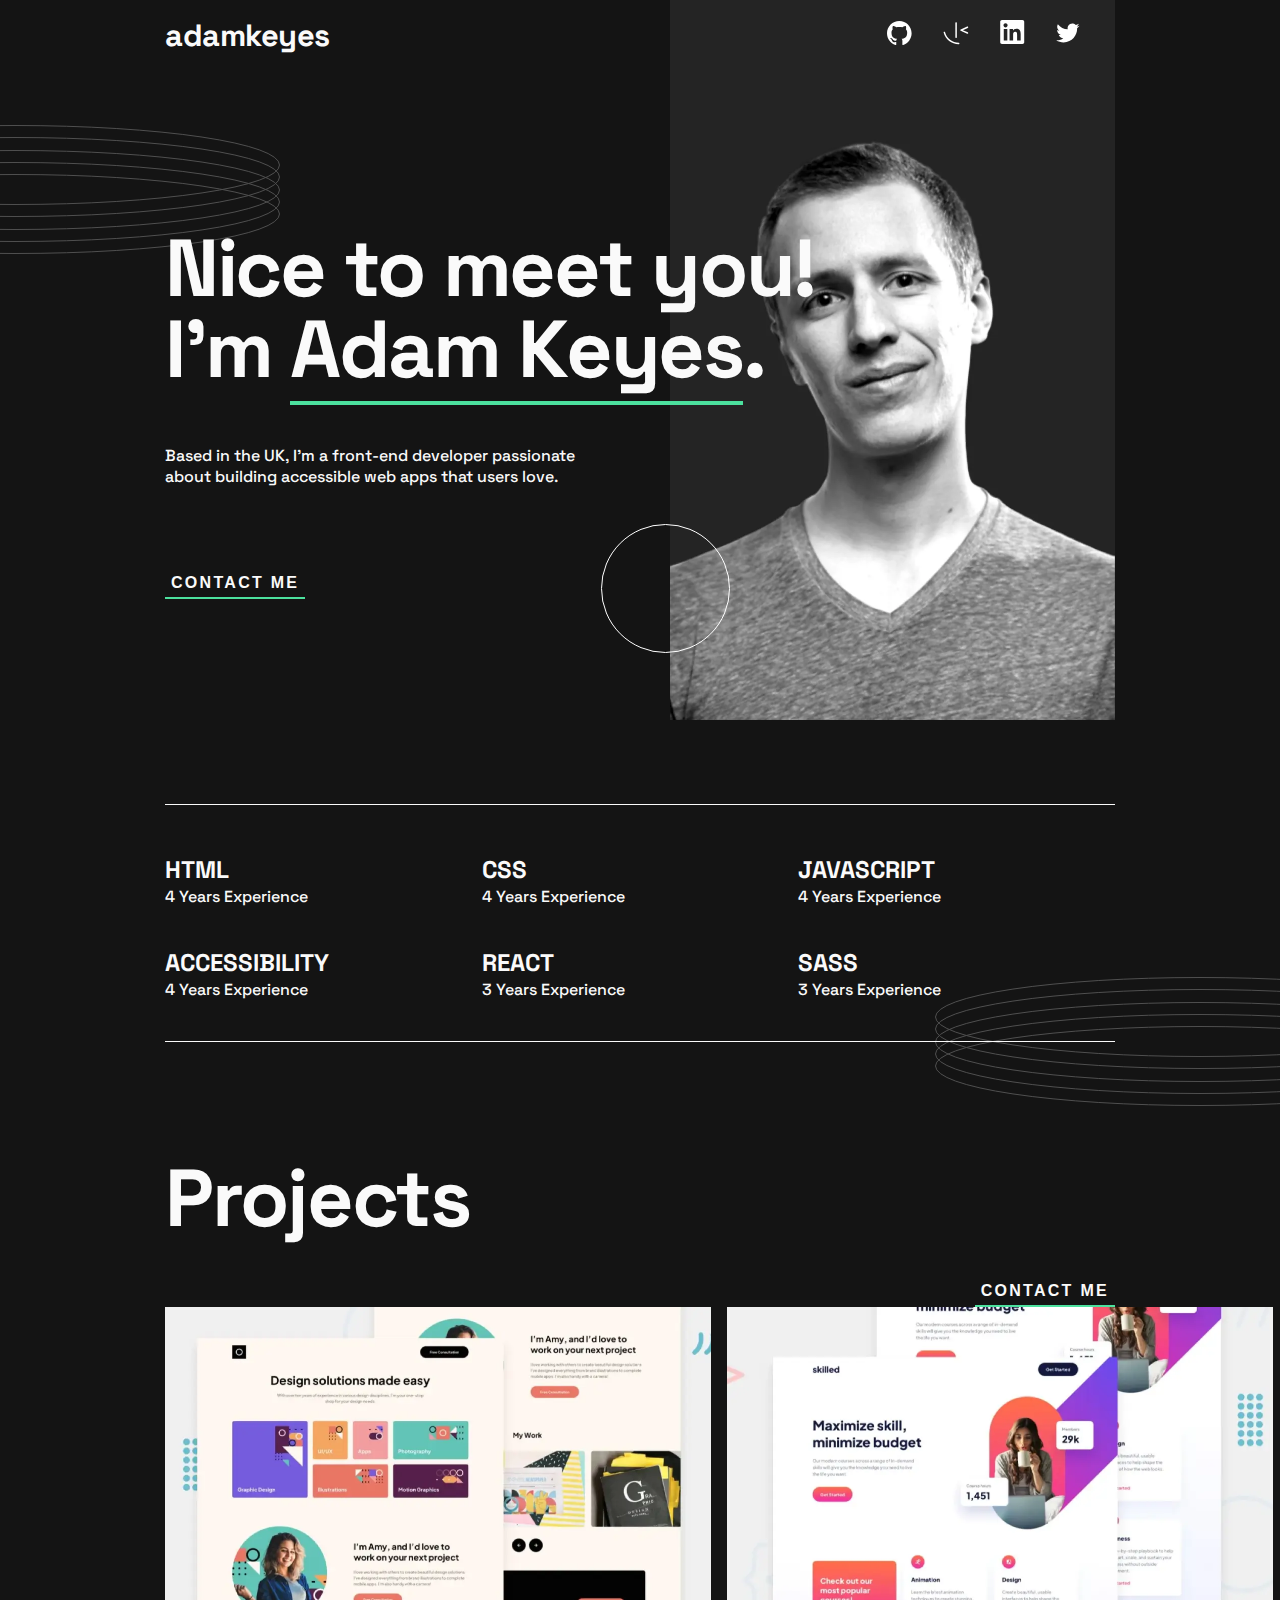
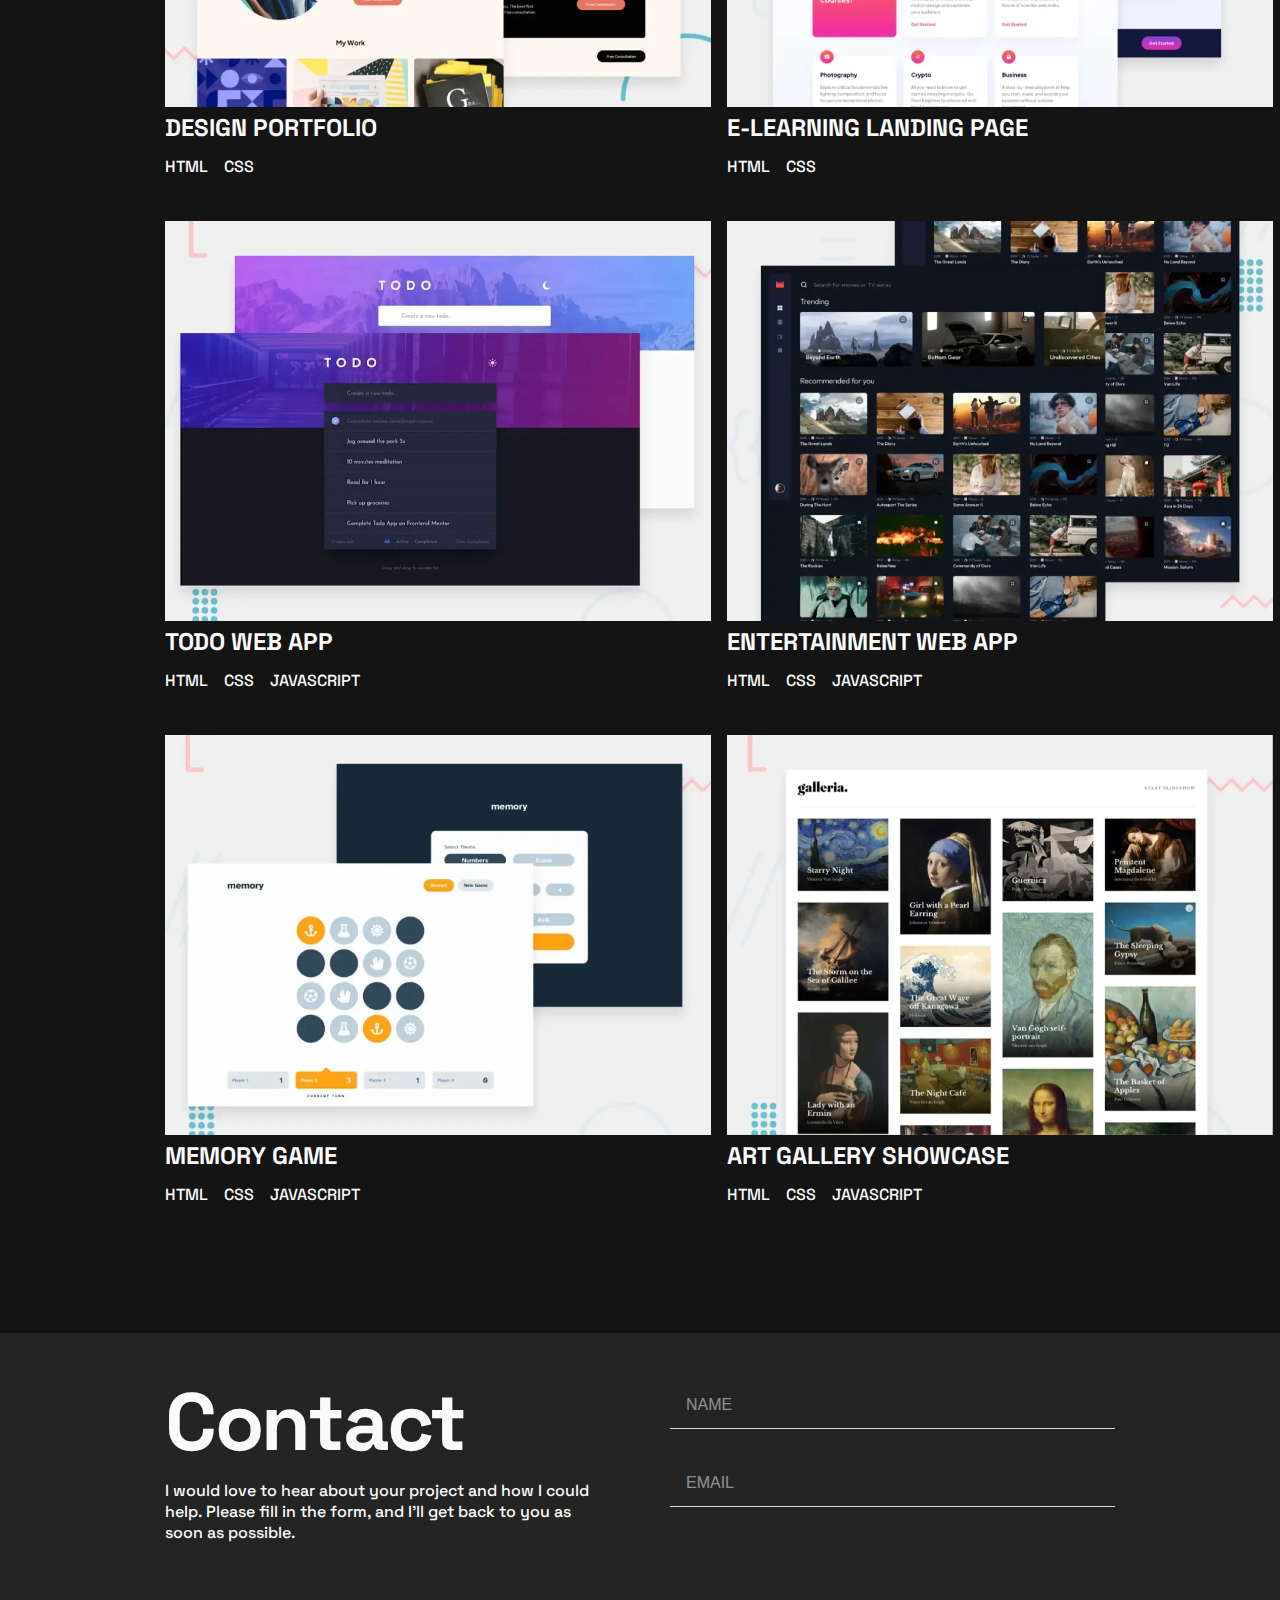
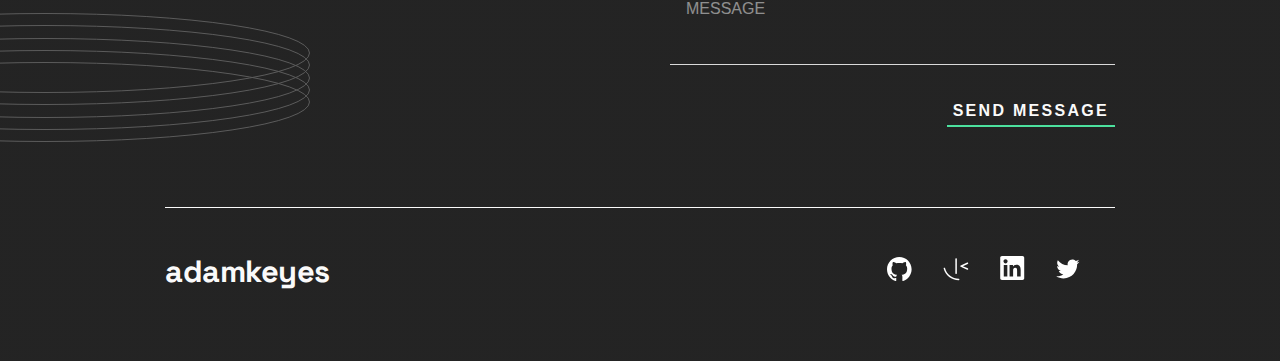
==== commit b055d9fd: "Desktop project image hover effect implemented; Refactored scss files; Feature: Form Submit Message" ====
--- a/starter-code/index.html
+++ b/starter-code/index.html
@@ -10,6 +10,15 @@
   <title>Frontend Mentor | Single-page developer portfolio</title>
 </head>
 <body>
+<div class="user-message">
+  <div class="message-titel">
+    <h3>Success</h3>
+  </div>
+  <div class="message-content">
+    <p>Your message has been sent</p>
+  </div>
+
+</div>
 <div class="profil-image"></div>
 <img class="circle" src="assets/images/pattern-circle.svg" alt="A white circle outline">
 <img class="rings" src="assets/images/pattern-rings.svg" alt="A light gray eclipse pattern">
@@ -75,6 +84,10 @@
         <picture>
           <source media="(min-width: 1200px" srcset="assets/images/thumbnail-project-1-large.webp">
           <img src="assets/images/thumbnail-project-1-small.webp" alt="design portfolio image">
+          <div class="overlay">
+            <button>View Project</button>
+            <button>View code</button>
+          </div>
         </picture>
         <div class="project-title">Design Portfolio</div>
         <div class="used-languages"><span>HTML</span><span>CSS</span></div>
@@ -87,6 +100,10 @@
         <picture>
           <source media="(min-width: 1200px" srcset="assets/images/thumbnail-project-2-large.webp">
           <img src="assets/images/thumbnail-project-2-small.webp" alt="design portfolio image">
+          <div class="overlay">
+            <button>View Project</button>
+            <button>View code</button>
+          </div>
         </picture>
         <div class="project-title">E-learning landing page</div>
         <div class="used-languages"><span>HTML</span><span>CSS</span></div>
@@ -99,6 +116,10 @@
         <picture>
           <source media="(min-width: 1200px" srcset="assets/images/thumbnail-project-3-large.webp">
           <img src="assets/images/thumbnail-project-3-small.webp" alt="design portfolio image">
+          <div class="overlay">
+            <button>View Project</button>
+            <button>View code</button>
+          </div>
         </picture>
         <div class="project-title">Todo web app</div>
         <div class="used-languages"><span>HTML</span><span>CSS</span><span>JavaScript</span></div>
@@ -111,6 +132,10 @@
         <picture>
           <source media="(min-width: 1200px" srcset="assets/images/thumbnail-project-4-large.webp">
           <img src="assets/images/thumbnail-project-4-small.webp" alt="design portfolio image">
+          <div class="overlay">
+            <button>View Project</button>
+            <button>View code</button>
+          </div>
         </picture>
         <div class="project-title">Entertainment web app</div>
         <div class="used-languages"><span>HTML</span><span>CSS</span><span>JavaScript</span></div>
@@ -123,6 +148,10 @@
         <picture>
           <source media="(min-width: 1200px" srcset="assets/images/thumbnail-project-5-large.webp">
           <img src="assets/images/thumbnail-project-5-small.webp" alt="design portfolio image">
+          <div class="overlay">
+            <button>View Project</button>
+            <button>View code</button>
+          </div>
         </picture>
         <div class="project-title">Memory Game</div>
         <div class="used-languages"><span>HTML</span><span>CSS</span><span>JavaScript</span></div>
@@ -135,6 +164,10 @@
         <picture>
           <source media="(min-width: 1200px" srcset="assets/images/thumbnail-project-6-large.webp">
           <img src="assets/images/thumbnail-project-6-small.webp" alt="design portfolio image">
+          <div class="overlay">
+            <button>View Project</button>
+            <button>View code</button>
+          </div>
         </picture>
         <div class="project-title">Art gallery showcase</div>
         <div class="used-languages"><span>HTML</span><span>CSS</span><span>JavaScript</span></div>
--- a/starter-code/src/scss/styles.css
+++ b/starter-code/src/scss/styles.css
@@ -122,9 +122,21 @@
   right: -350px;
 }
 
+picture {
+  position: relative;
+}
 picture img {
   width: 345px;
   height: 253px;
+}
+picture .overlay {
+  transition: 0.5s ease;
+  opacity: 0;
+  position: absolute;
+  left: 200px;
+  bottom: 150px;
+  display: grid;
+  row-gap: 1rem;
 }
 
 .project .project-title {
@@ -254,6 +266,8 @@
 
     1. General (body and Images)
     2. Components
+    3. Custom Scrollbar
+    4. Media Queries
 
 */
 /* ----- GENERAL ----- */
@@ -269,6 +283,7 @@
   color: hsl(0, 0%, 98%);
   position: relative;
   width: 100%;
+  overflow-x: hidden;
 }
 
 .container {
@@ -345,6 +360,58 @@
   fill: hsl(153, 71%, 59%);
 }
 
+.user-message {
+  opacity: 0;
+  position: fixed;
+  z-index: 3;
+  left: 45svw;
+  top: 5px;
+  background: hsl(153, 71%, 65%);
+  width: 350px;
+  height: 150px;
+  border-radius: 0 0 5px 5px;
+  transition: 0.3s;
+}
+.user-message .message-titel {
+  padding: 0.5rem 1rem;
+  background: white;
+  color: hsl(153, 71%, 59%);
+}
+.user-message .message-content {
+  padding: 0.5rem 1rem;
+  font-size: 18px;
+}
+.user-message.visible {
+  opacity: 1;
+}
+
+/* ----- CUSTOM SCROLLBAR ----- */
+::-webkit-scrollbar {
+  width: 20px;
+}
+
+::-webkit-scrollbar-track {
+  box-shadow: inset 0 0 5px hsl(0, 0%, 14%);
+  border-radius: 10px;
+}
+
+::-webkit-scrollbar-thumb {
+  background: hsl(153, 71%, 59%);
+  border: inset 5px black;
+  border-radius: 10px;
+}
+
+::-webkit-scrollbar-thumb:hover {
+  background: hsla(153, 71%, 59%, 0.7);
+}
+
+/* ----- MEDIA QUERIES ----- */
+/*
+  1. Tablet Design
+  2. Desktop Design
+
+*/
+/* --- 1 --- */
 @media screen and (min-width: 768px) {
   .container {
     padding-inline: 2rem;
@@ -392,7 +459,8 @@
     margin-bottom: 2rem;
   }
 }
-@media screen and (min-width: 768px) and (min-width: 1200px) {
+/* --- 2 --- */
+@media screen and (min-width: 1200px) {
   .container {
     padding-inline: 165px;
   }
@@ -456,6 +524,18 @@
   .contact-form, input[id=name] {
     margin-top: 0;
   }
+  .project {
+    margin-bottom: 1rem;
+  }
+  picture:hover img {
+    opacity: 0.3;
+  }
+  picture:hover .overlay {
+    opacity: 1;
+  }
+  .button-group {
+    display: none;
+  }
 }
 
 /*# sourceMappingURL=styles.css.map */
